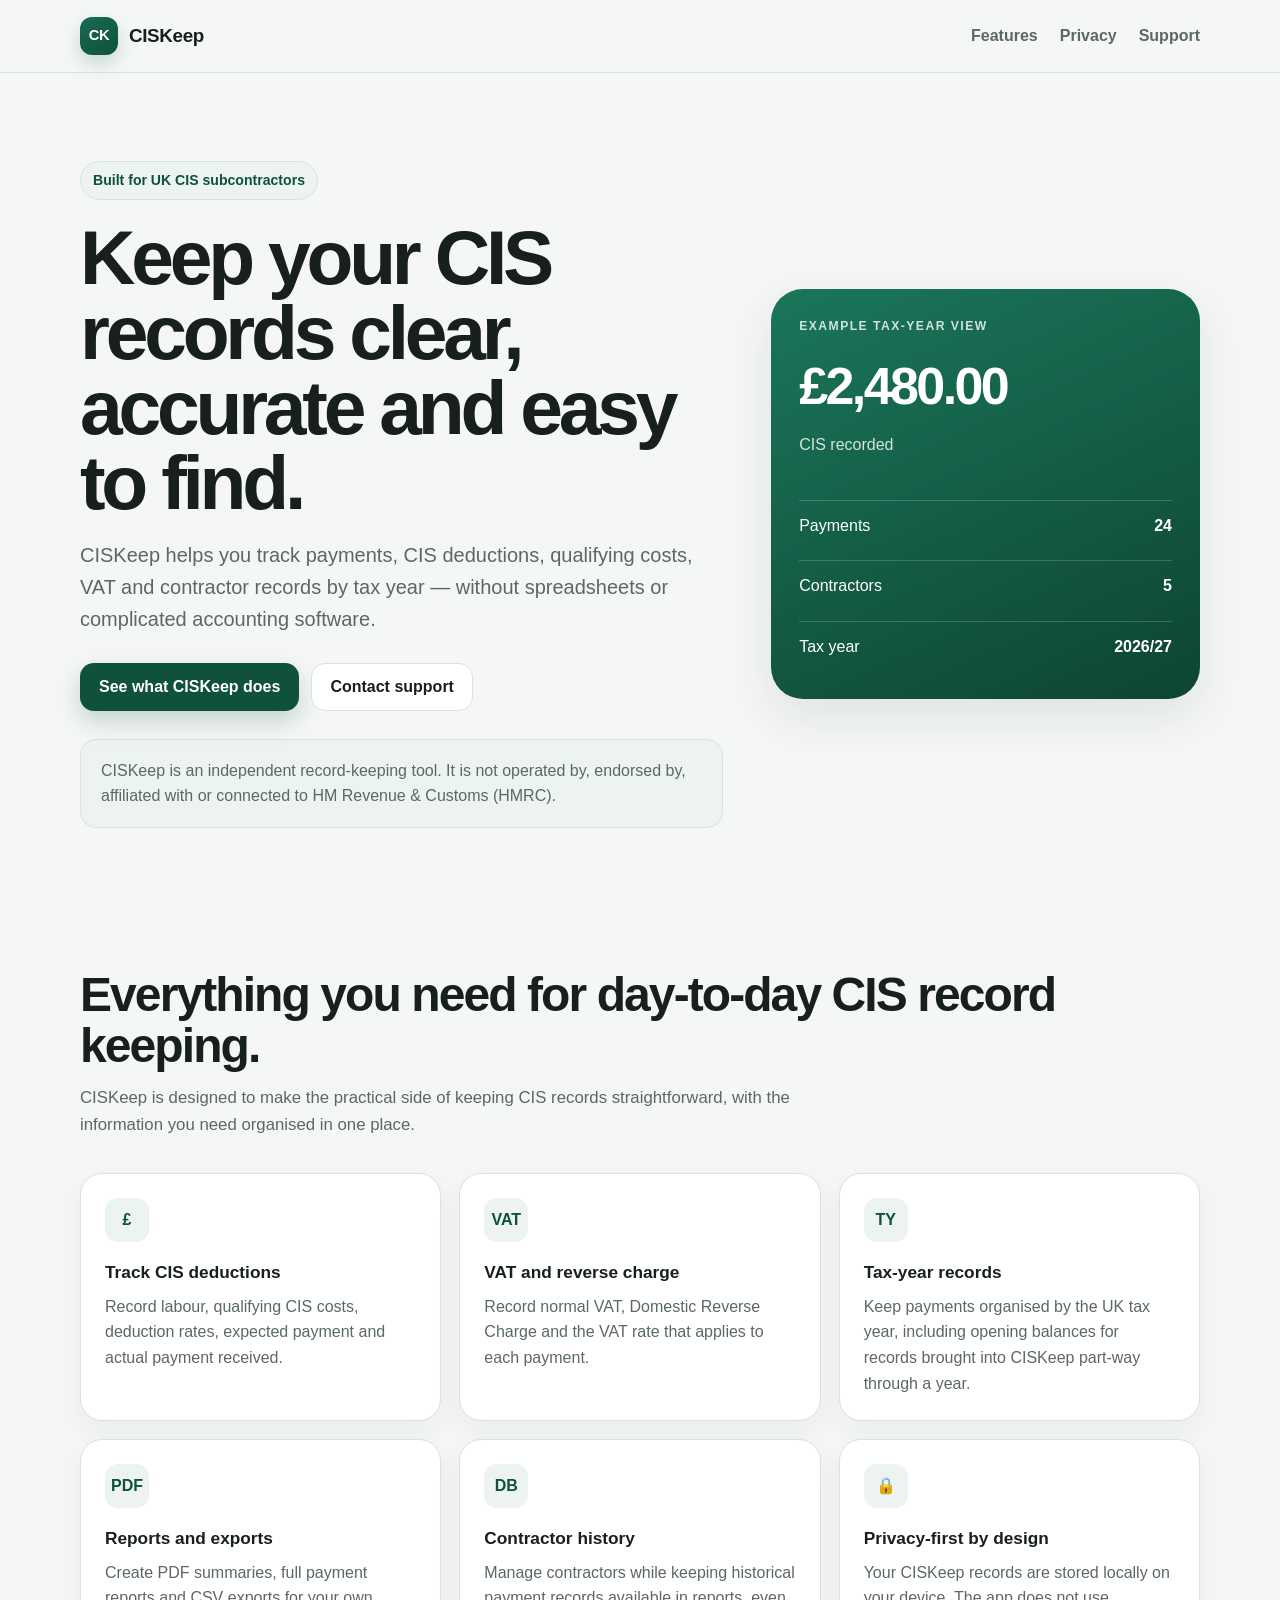
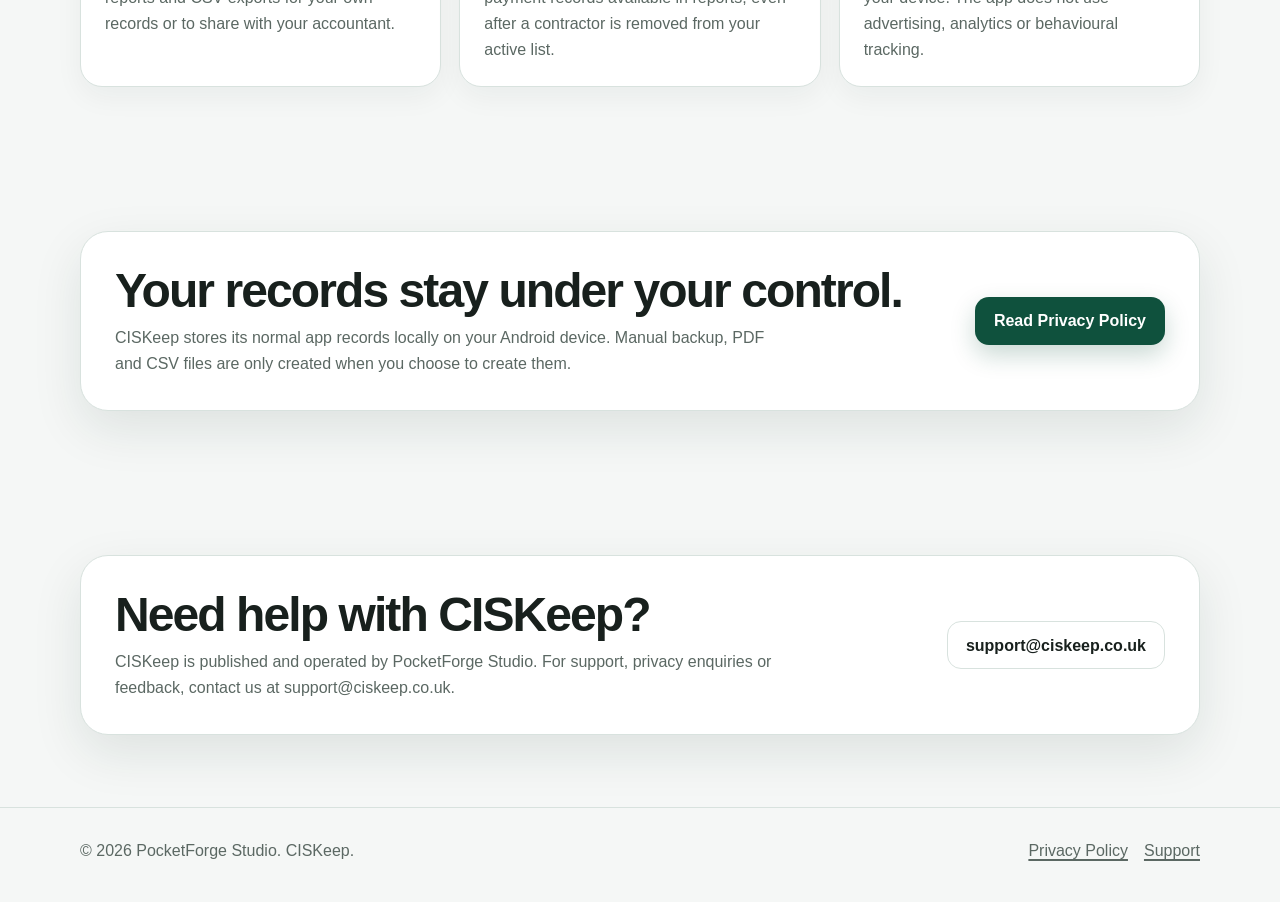
==== index.html @ 192b1d5c "Add CISKeep homepage" ====
<!DOCTYPE html>
<html lang="en-GB">
<head>
  <meta charset="utf-8">
  <meta name="viewport" content="width=device-width, initial-scale=1">
  <meta name="description" content="CISKeep helps UK CIS subcontractors track deductions, VAT, payments, contractors and tax-year records in one simple Android app.">
  <title>CISKeep | Simple CIS record keeping</title>
  <link rel="stylesheet" href="styles.css">
</head>
<body>
  <header class="site-header">
    <div class="container nav">
      <a class="brand" href="/">
        <span class="brand-mark">CK</span>
        <span>CISKeep</span>
      </a>
      <nav class="nav-links" aria-label="Primary navigation">
        <a href="#features">Features</a>
        <a href="#privacy">Privacy</a>
        <a href="mailto:support@ciskeep.co.uk">Support</a>
      </nav>
    </div>
  </header>

  <main>
    <section class="hero">
      <div class="container hero-grid">
        <div>
          <span class="eyebrow">Built for UK CIS subcontractors</span>
          <h1>Keep your CIS records clear, accurate and easy to find.</h1>
          <p class="lead">CISKeep helps you track payments, CIS deductions, qualifying costs, VAT and contractor records by tax year — without spreadsheets or complicated accounting software.</p>
          <div class="actions">
            <a class="button button-primary" href="#features">See what CISKeep does</a>
            <a class="button button-secondary" href="mailto:support@ciskeep.co.uk">Contact support</a>
          </div>
          <div class="notice">CISKeep is an independent record-keeping tool. It is not operated by, endorsed by, affiliated with or connected to HM Revenue &amp; Customs (HMRC).</div>
        </div>

        <aside class="product-card" aria-label="CISKeep example summary">
          <div>
            <div class="mini-label">Example tax-year view</div>
            <div class="figure">£2,480.00</div>
            <p class="card-note">CIS recorded</p>
          </div>
          <div class="rows">
            <div class="row"><span>Payments</span><strong>24</strong></div>
            <div class="row"><span>Contractors</span><strong>5</strong></div>
            <div class="row"><span>Tax year</span><strong>2026/27</strong></div>
          </div>
        </aside>
      </div>
    </section>

    <section class="section" id="features">
      <div class="container">
        <h2>Everything you need for day-to-day CIS record keeping.</h2>
        <p class="section-intro">CISKeep is designed to make the practical side of keeping CIS records straightforward, with the information you need organised in one place.</p>

        <div class="feature-grid">
          <article class="feature-card">
            <div class="feature-icon">£</div>
            <h3>Track CIS deductions</h3>
            <p>Record labour, qualifying CIS costs, deduction rates, expected payment and actual payment received.</p>
          </article>

          <article class="feature-card">
            <div class="feature-icon">VAT</div>
            <h3>VAT and reverse charge</h3>
            <p>Record normal VAT, Domestic Reverse Charge and the VAT rate that applies to each payment.</p>
          </article>

          <article class="feature-card">
            <div class="feature-icon">TY</div>
            <h3>Tax-year records</h3>
            <p>Keep payments organised by the UK tax year, including opening balances for records brought into CISKeep part-way through a year.</p>
          </article>

          <article class="feature-card">
            <div class="feature-icon">PDF</div>
            <h3>Reports and exports</h3>
            <p>Create PDF summaries, full payment reports and CSV exports for your own records or to share with your accountant.</p>
          </article>

          <article class="feature-card">
            <div class="feature-icon">DB</div>
            <h3>Contractor history</h3>
            <p>Manage contractors while keeping historical payment records available in reports, even after a contractor is removed from your active list.</p>
          </article>

          <article class="feature-card">
            <div class="feature-icon">🔒</div>
            <h3>Privacy-first by design</h3>
            <p>Your CISKeep records are stored locally on your device. The app does not use advertising, analytics or behavioural tracking.</p>
          </article>
        </div>
      </div>
    </section>

    <section class="section" id="privacy">
      <div class="container">
        <div class="callout">
          <div>
            <h2>Your records stay under your control.</h2>
            <p>CISKeep stores its normal app records locally on your Android device. Manual backup, PDF and CSV files are only created when you choose to create them.</p>
          </div>
          <a class="button button-primary" href="privacy/">Read Privacy Policy</a>
        </div>
      </div>
    </section>

    <section class="section">
      <div class="container">
        <div class="callout">
          <div>
            <h2>Need help with CISKeep?</h2>
            <p>CISKeep is published and operated by PocketForge Studio. For support, privacy enquiries or feedback, contact us at support@ciskeep.co.uk.</p>
          </div>
          <a class="button button-secondary" href="mailto:support@ciskeep.co.uk">support@ciskeep.co.uk</a>
        </div>
      </div>
    </section>
  </main>

  <footer class="site-footer">
    <div class="container footer-row">
      <div>© 2026 PocketForge Studio. CISKeep.</div>
      <div class="footer-links">
        <a href="privacy/">Privacy Policy</a>
        <a href="mailto:support@ciskeep.co.uk">Support</a>
      </div>
    </div>
  </footer>
</body>
</html>
---- styles.css ----
:root {
  --bg: #f5f7f6;
  --surface: #ffffff;
  --surface-soft: #edf3f0;
  --text: #18201d;
  --muted: #5b6863;
  --brand: #176b52;
  --brand-dark: #0f513d;
  --border: #d8e2de;
  --shadow: 0 18px 50px rgba(20, 48, 39, 0.10);
  --radius: 22px;
}

* {
  box-sizing: border-box;
}

html {
  scroll-behavior: smooth;
}

body {
  margin: 0;
  font-family: -apple-system, BlinkMacSystemFont, "Segoe UI", Roboto, Helvetica, Arial, sans-serif;
  color: var(--text);
  background: var(--bg);
  line-height: 1.6;
}

a {
  color: var(--brand-dark);
  text-decoration-thickness: 1.5px;
  text-underline-offset: 3px;
}

a:hover {
  color: var(--brand);
}

.container {
  width: min(1120px, calc(100% - 40px));
  margin: 0 auto;
}

.site-header {
  position: sticky;
  top: 0;
  z-index: 20;
  backdrop-filter: blur(12px);
  background: rgba(245, 247, 246, 0.88);
  border-bottom: 1px solid rgba(216, 226, 222, 0.9);
}

.nav {
  min-height: 72px;
  display: flex;
  align-items: center;
  justify-content: space-between;
  gap: 20px;
}

.brand {
  display: inline-flex;
  align-items: center;
  gap: 11px;
  color: var(--text);
  font-size: 1.18rem;
  font-weight: 800;
  text-decoration: none;
  letter-spacing: -0.02em;
}

.brand-mark {
  width: 38px;
  height: 38px;
  border-radius: 12px;
  display: grid;
  place-items: center;
  color: white;
  background: linear-gradient(145deg, var(--brand), var(--brand-dark));
  box-shadow: 0 8px 18px rgba(23, 107, 82, 0.22);
  font-size: 0.92rem;
  font-weight: 900;
}

.nav-links {
  display: flex;
  align-items: center;
  gap: 22px;
}

.nav-links a {
  color: var(--muted);
  text-decoration: none;
  font-weight: 650;
}

.nav-links a:hover {
  color: var(--brand-dark);
}

.hero {
  padding: 88px 0 70px;
}

.hero-grid {
  display: grid;
  grid-template-columns: 1.2fr 0.8fr;
  align-items: center;
  gap: 48px;
}

.eyebrow {
  display: inline-flex;
  align-items: center;
  gap: 8px;
  padding: 7px 12px;
  border-radius: 999px;
  background: var(--surface-soft);
  color: var(--brand-dark);
  font-weight: 750;
  font-size: 0.88rem;
  border: 1px solid var(--border);
}

.hero h1 {
  margin: 20px 0 18px;
  max-width: 760px;
  font-size: clamp(2.6rem, 6vw, 5.1rem);
  line-height: 0.98;
  letter-spacing: -0.055em;
}

.hero .lead {
  max-width: 690px;
  margin: 0;
  color: var(--muted);
  font-size: clamp(1.05rem, 2vw, 1.25rem);
}

.actions {
  display: flex;
  flex-wrap: wrap;
  gap: 12px;
  margin-top: 28px;
}

.button {
  display: inline-flex;
  align-items: center;
  justify-content: center;
  min-height: 48px;
  padding: 0 18px;
  border-radius: 14px;
  font-weight: 750;
  text-decoration: none;
  border: 1px solid transparent;
}

.button-primary {
  background: var(--brand-dark);
  color: #fff;
  box-shadow: 0 10px 24px rgba(15, 81, 61, 0.22);
}

.button-primary:hover {
  color: #fff;
  background: var(--brand);
}

.button-secondary {
  background: var(--surface);
  color: var(--text);
  border-color: var(--border);
}

.product-card {
  border-radius: 32px;
  padding: 28px;
  color: white;
  background: linear-gradient(155deg, #1a765a, #0e4434);
  box-shadow: var(--shadow);
  min-height: 410px;
  display: flex;
  flex-direction: column;
  justify-content: space-between;
}

.product-card .mini-label {
  opacity: 0.8;
  text-transform: uppercase;
  letter-spacing: 0.12em;
  font-size: 0.76rem;
  font-weight: 800;
}

.product-card .figure {
  font-size: 3.25rem;
  font-weight: 850;
  letter-spacing: -0.05em;
  margin: 8px 0 0;
}

.product-card .card-note {
  opacity: 0.82;
  margin: 4px 0 0;
}

.product-card .rows {
  display: grid;
  gap: 10px;
  margin-top: 28px;
}

.product-card .row {
  display: flex;
  justify-content: space-between;
  gap: 18px;
  padding: 12px 0;
  border-top: 1px solid rgba(255, 255, 255, 0.18);
}

.section {
  padding: 72px 0;
}

.section h2 {
  margin: 0 0 14px;
  font-size: clamp(2rem, 4vw, 3rem);
  letter-spacing: -0.04em;
  line-height: 1.06;
}

.section-intro {
  max-width: 730px;
  color: var(--muted);
  margin: 0 0 34px;
  font-size: 1.05rem;
}

.feature-grid {
  display: grid;
  grid-template-columns: repeat(3, 1fr);
  gap: 18px;
}

.feature-card {
  background: var(--surface);
  border: 1px solid var(--border);
  border-radius: var(--radius);
  padding: 24px;
  box-shadow: 0 10px 28px rgba(20, 48, 39, 0.05);
}

.feature-icon {
  width: 44px;
  height: 44px;
  border-radius: 13px;
  display: grid;
  place-items: center;
  background: var(--surface-soft);
  color: var(--brand-dark);
  font-weight: 900;
  margin-bottom: 17px;
}

.feature-card h3 {
  margin: 0 0 7px;
  font-size: 1.08rem;
}

.feature-card p {
  margin: 0;
  color: var(--muted);
}

.callout {
  background: var(--surface);
  border: 1px solid var(--border);
  border-radius: 28px;
  padding: 34px;
  display: flex;
  align-items: center;
  justify-content: space-between;
  gap: 26px;
  box-shadow: var(--shadow);
}

.callout h2 {
  margin-bottom: 8px;
}

.callout p {
  margin: 0;
  color: var(--muted);
  max-width: 680px;
}

.notice {
  margin-top: 28px;
  padding: 18px 20px;
  border: 1px solid var(--border);
  border-radius: 16px;
  background: var(--surface-soft);
  color: var(--muted);
}

.legal-page {
  padding: 64px 0 90px;
}

.legal-shell {
  max-width: 860px;
  margin: 0 auto;
  background: var(--surface);
  border: 1px solid var(--border);
  border-radius: 26px;
  padding: clamp(24px, 5vw, 54px);
  box-shadow: var(--shadow);
}

.legal-shell h1 {
  margin: 0 0 6px;
  font-size: clamp(2.3rem, 6vw, 4rem);
  letter-spacing: -0.05em;
  line-height: 1;
}

.legal-shell h2 {
  margin-top: 34px;
  font-size: 1.35rem;
  letter-spacing: -0.02em;
}

.legal-shell p,
.legal-shell li {
  color: #34413c;
}

.legal-shell ul {
  padding-left: 22px;
}

.meta {
  color: var(--muted);
  margin-bottom: 30px;
}

.site-footer {
  border-top: 1px solid var(--border);
  padding: 30px 0 38px;
  color: var(--muted);
}

.footer-row {
  display: flex;
  align-items: center;
  justify-content: space-between;
  gap: 20px;
}

.footer-links {
  display: flex;
  flex-wrap: wrap;
  gap: 16px;
}

.footer-links a {
  color: var(--muted);
}

@media (max-width: 860px) {
  .hero-grid {
    grid-template-columns: 1fr;
  }

  .product-card {
    min-height: 330px;
  }

  .feature-grid {
    grid-template-columns: 1fr;
  }

  .callout {
    align-items: flex-start;
    flex-direction: column;
  }
}

@media (max-width: 620px) {
  .container {
    width: min(100% - 28px, 1120px);
  }

  .site-header {
    position: static;
  }

  .nav {
    min-height: 66px;
  }

  .nav-links a:not(:last-child) {
    display: none;
  }

  .hero {
    padding: 58px 0 48px;
  }

  .section {
    padding: 54px 0;
  }

  .footer-row {
    align-items: flex-start;
    flex-direction: column;
  }
}
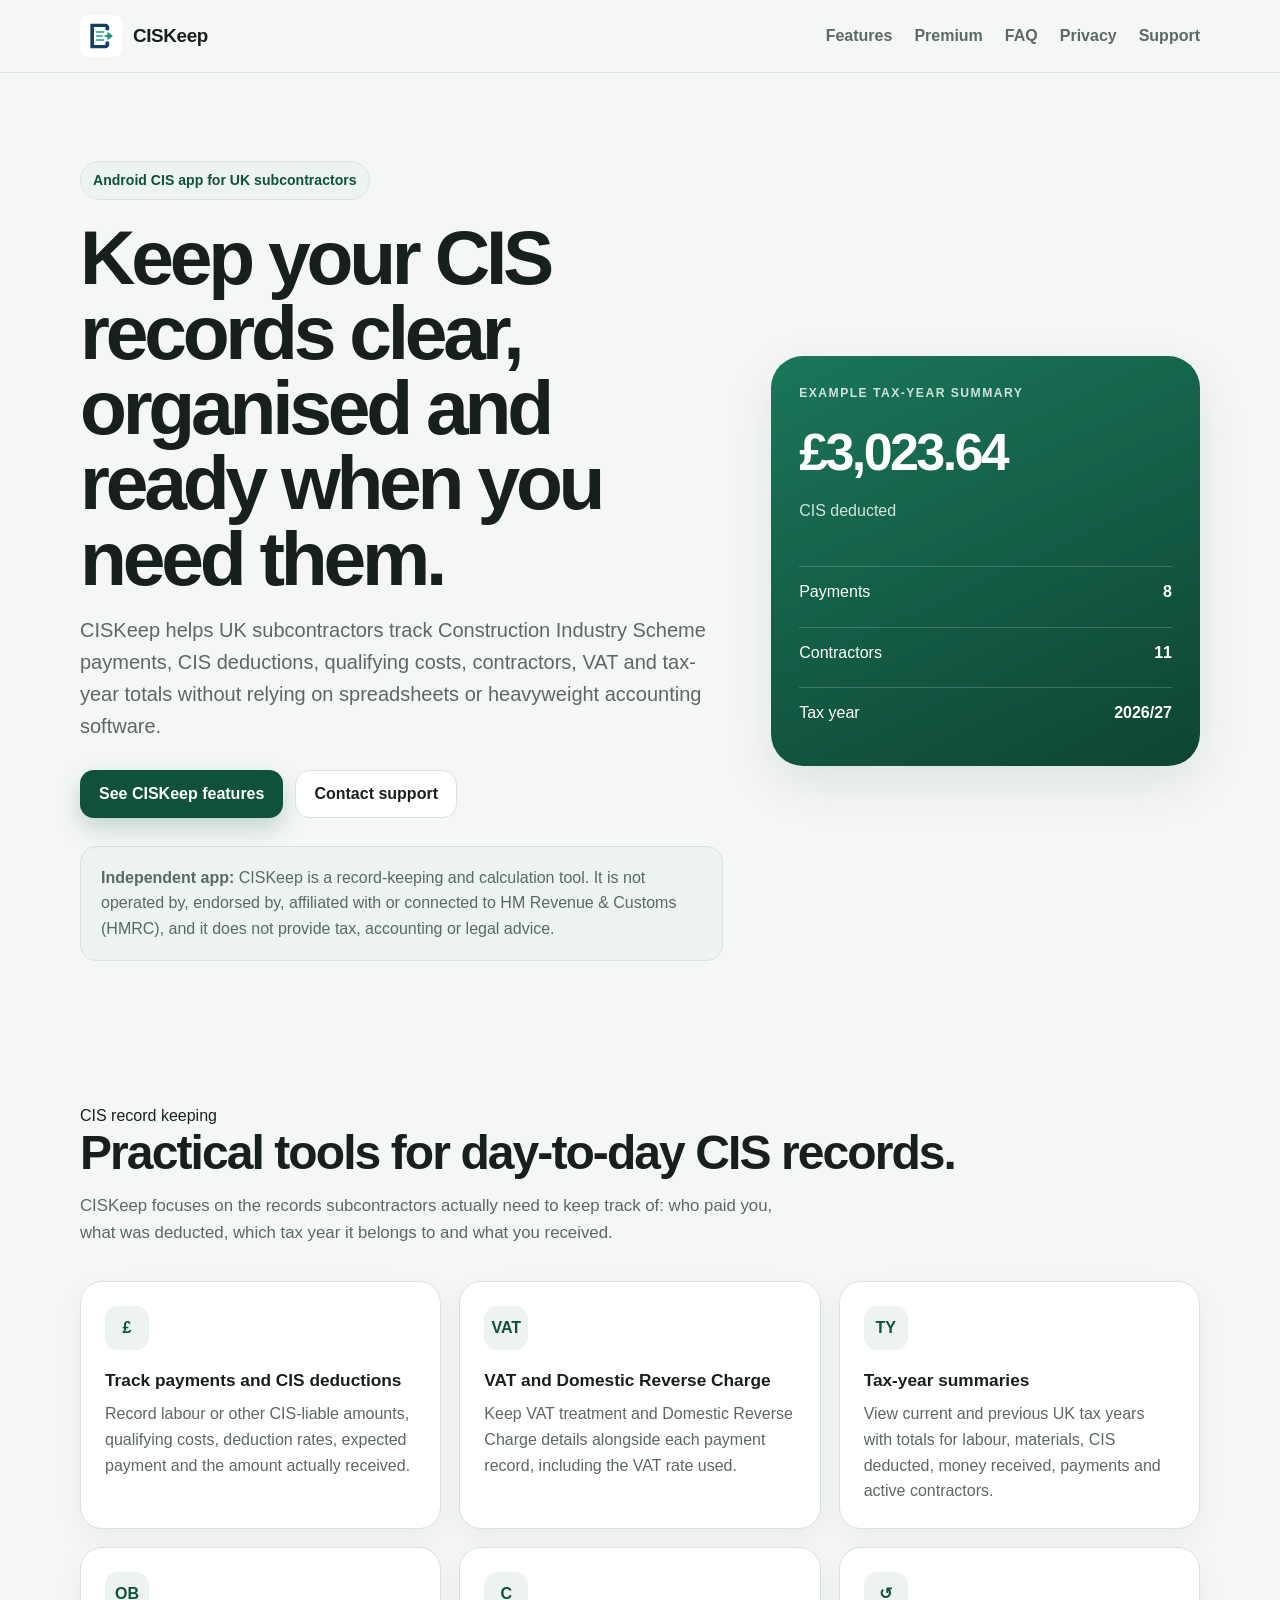
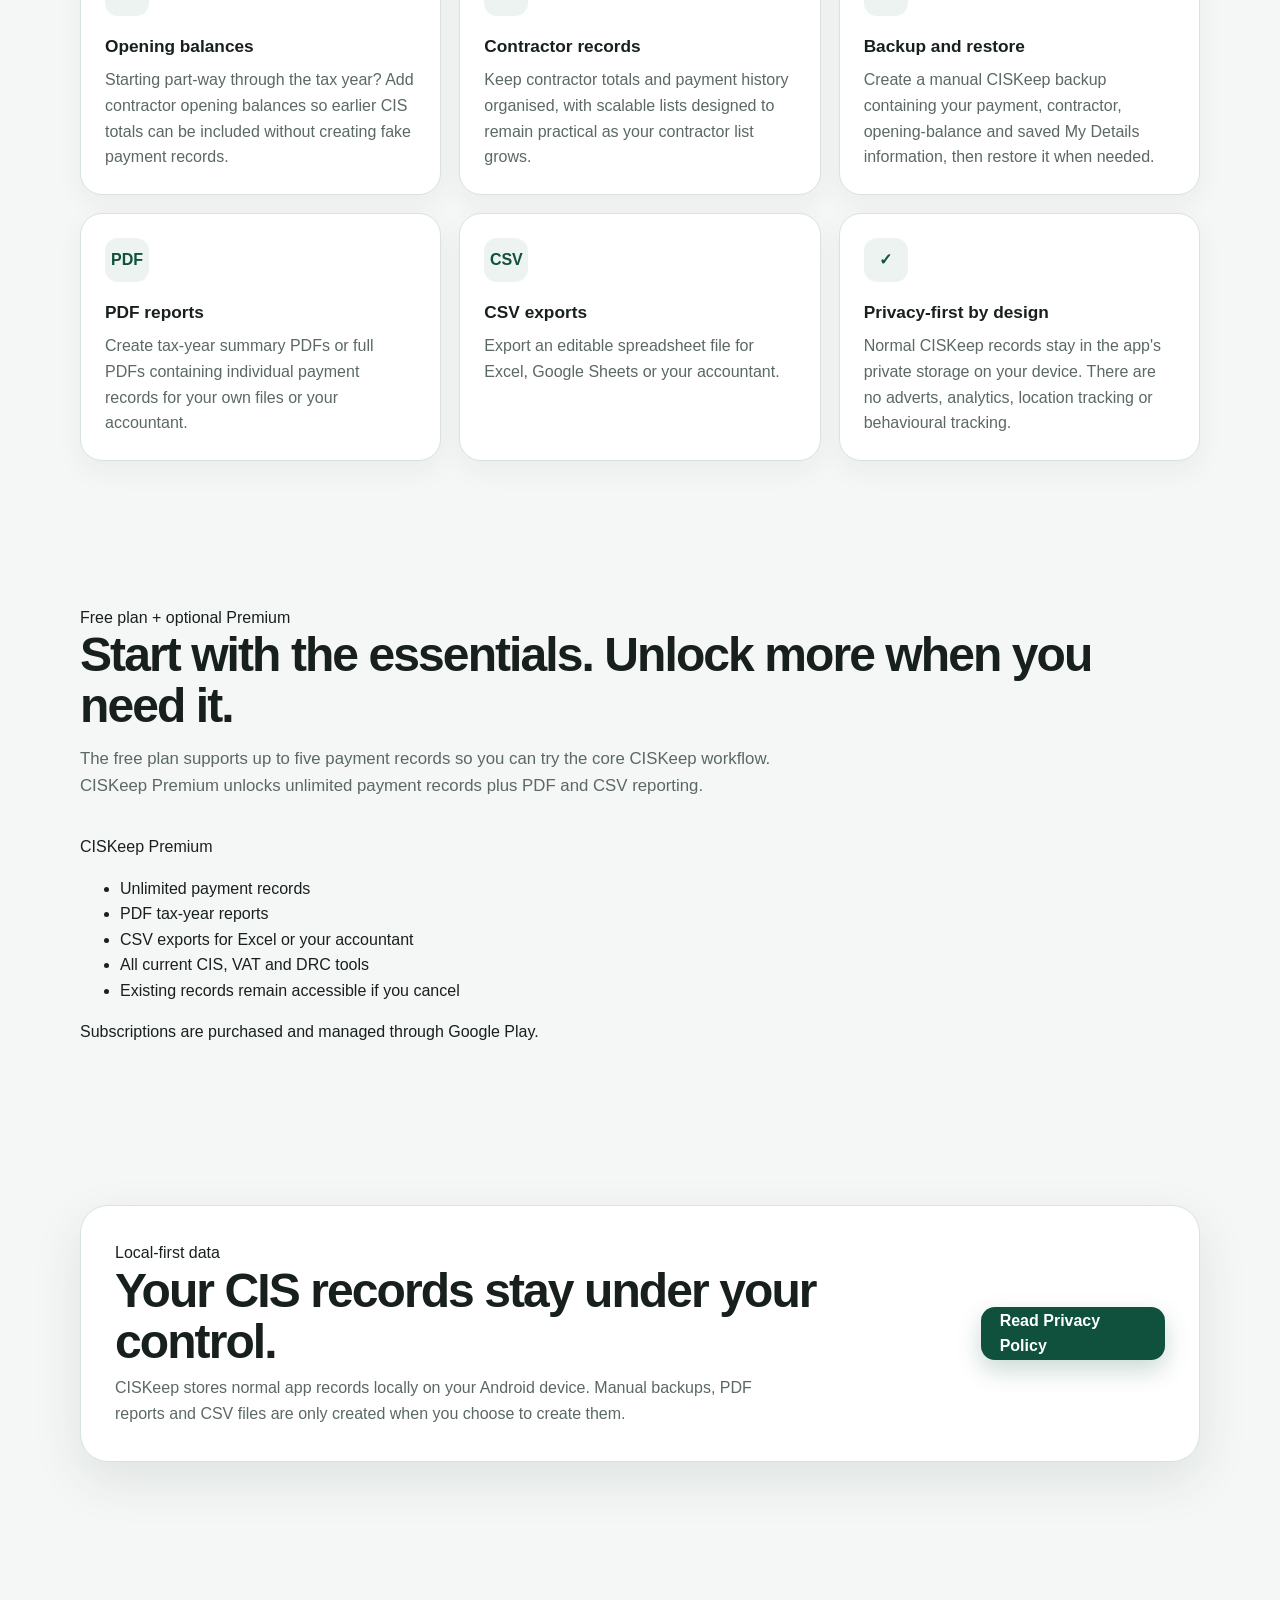
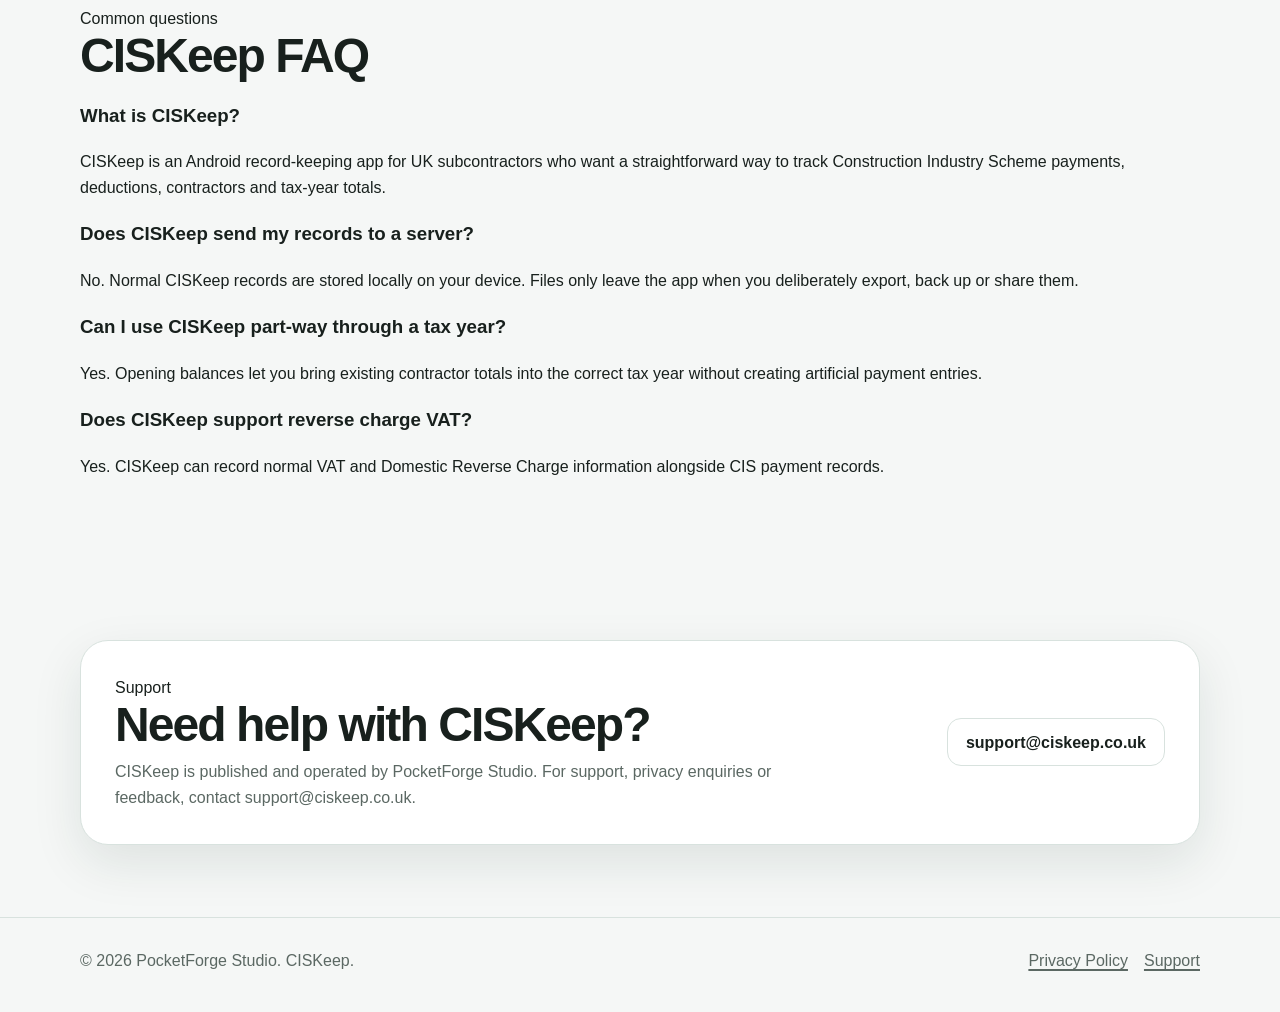
==== commit a236f221: "Refresh CISKeep site content and SEO" ====
--- a/index.html
+++ b/index.html
@@ -3,20 +3,109 @@
 <head>
   <meta charset="utf-8">
   <meta name="viewport" content="width=device-width, initial-scale=1">
-  <meta name="description" content="CISKeep helps UK CIS subcontractors track deductions, VAT, payments, contractors and tax-year records in one simple Android app.">
-  <title>CISKeep | Simple CIS record keeping</title>
+  <title>CISKeep | CIS record keeping app for UK subcontractors</title>
+  <meta name="description" content="CISKeep is an Android CIS record keeping app for UK subcontractors. Track CIS deductions, payments, contractors, VAT, tax-year summaries, backups and reports.">
+  <meta name="robots" content="index,follow,max-image-preview:large">
+  <link rel="canonical" href="https://ciskeep.co.uk/">
+  <link rel="icon" href="/logo.svg" type="image/svg+xml">
   <link rel="stylesheet" href="styles.css">
+
+  <meta property="og:type" content="website">
+  <meta property="og:locale" content="en_GB">
+  <meta property="og:site_name" content="CISKeep">
+  <meta property="og:title" content="CISKeep | CIS record keeping app for UK subcontractors">
+  <meta property="og:description" content="Track CIS deductions, payments, contractors, VAT, tax-year totals, backups and reports in one straightforward Android app.">
+  <meta property="og:url" content="https://ciskeep.co.uk/">
+  <meta property="og:image" content="https://ciskeep.co.uk/logo.svg">
+  <meta name="twitter:card" content="summary">
+  <meta name="twitter:title" content="CISKeep | CIS record keeping app">
+  <meta name="twitter:description" content="Simple CIS payment, deduction and contractor records for UK subcontractors.">
+
+  <script type="application/ld+json">
+  {
+    "@context": "https://schema.org",
+    "@graph": [
+      {
+        "@type": "SoftwareApplication",
+        "name": "CISKeep",
+        "url": "https://ciskeep.co.uk/",
+        "applicationCategory": "BusinessApplication",
+        "operatingSystem": "Android",
+        "description": "CISKeep helps UK subcontractors track Construction Industry Scheme deductions, payments, contractors, VAT and tax-year records.",
+        "publisher": {
+          "@type": "Organization",
+          "name": "PocketForge Studio"
+        },
+        "offers": {
+          "@type": "Offer",
+          "price": "0",
+          "priceCurrency": "GBP",
+          "description": "Free plan available, with optional CISKeep Premium subscription features."
+        },
+        "featureList": [
+          "CIS deduction tracking",
+          "Contractor records",
+          "UK tax-year summaries",
+          "Opening balances",
+          "VAT and Domestic Reverse Charge records",
+          "Manual backup and restore",
+          "PDF reports",
+          "CSV exports"
+        ]
+      },
+      {
+        "@type": "FAQPage",
+        "mainEntity": [
+          {
+            "@type": "Question",
+            "name": "What is CISKeep?",
+            "acceptedAnswer": {
+              "@type": "Answer",
+              "text": "CISKeep is an Android record-keeping app for UK subcontractors who want a straightforward way to track Construction Industry Scheme payments, deductions, contractors and tax-year totals."
+            }
+          },
+          {
+            "@type": "Question",
+            "name": "Does CISKeep send my CIS records to a server?",
+            "acceptedAnswer": {
+              "@type": "Answer",
+              "text": "No. Normal CISKeep records are stored locally on your Android device. Backups, PDFs and CSV files are only created when you choose to create or export them."
+            }
+          },
+          {
+            "@type": "Question",
+            "name": "Can CISKeep handle VAT and Domestic Reverse Charge records?",
+            "acceptedAnswer": {
+              "@type": "Answer",
+              "text": "Yes. CISKeep can record VAT treatment, VAT rates and Domestic Reverse Charge information alongside CIS payment records."
+            }
+          },
+          {
+            "@type": "Question",
+            "name": "Can I start using CISKeep part-way through a tax year?",
+            "acceptedAnswer": {
+              "@type": "Answer",
+              "text": "Yes. Opening balances can be recorded for contractors so existing CIS totals can be brought into the correct UK tax year."
+            }
+          }
+        ]
+      }
+    ]
+  }
+  </script>
 </head>
 <body>
   <header class="site-header">
     <div class="container nav">
-      <a class="brand" href="/">
-        <span class="brand-mark">CK</span>
+      <a class="brand" href="/" aria-label="CISKeep home">
+        <img class="brand-logo" src="/logo.svg" alt="" width="42" height="42">
         <span>CISKeep</span>
       </a>
       <nav class="nav-links" aria-label="Primary navigation">
         <a href="#features">Features</a>
-        <a href="#privacy">Privacy</a>
+        <a href="#premium">Premium</a>
+        <a href="#faq">FAQ</a>
+        <a href="privacy/">Privacy</a>
         <a href="mailto:support@ciskeep.co.uk">Support</a>
       </nav>
     </div>
@@ -26,94 +115,161 @@
     <section class="hero">
       <div class="container hero-grid">
         <div>
-          <span class="eyebrow">Built for UK CIS subcontractors</span>
-          <h1>Keep your CIS records clear, accurate and easy to find.</h1>
-          <p class="lead">CISKeep helps you track payments, CIS deductions, qualifying costs, VAT and contractor records by tax year — without spreadsheets or complicated accounting software.</p>
+          <span class="eyebrow">Android CIS app for UK subcontractors</span>
+          <h1>Keep your CIS records clear, organised and ready when you need them.</h1>
+          <p class="lead">CISKeep helps UK subcontractors track Construction Industry Scheme payments, CIS deductions, qualifying costs, contractors, VAT and tax-year totals without relying on spreadsheets or heavyweight accounting software.</p>
           <div class="actions">
-            <a class="button button-primary" href="#features">See what CISKeep does</a>
+            <a class="button button-primary" href="#features">See CISKeep features</a>
             <a class="button button-secondary" href="mailto:support@ciskeep.co.uk">Contact support</a>
           </div>
-          <div class="notice">CISKeep is an independent record-keeping tool. It is not operated by, endorsed by, affiliated with or connected to HM Revenue &amp; Customs (HMRC).</div>
-        </div>
-
-        <aside class="product-card" aria-label="CISKeep example summary">
+          <div class="notice"><strong>Independent app:</strong> CISKeep is a record-keeping and calculation tool. It is not operated by, endorsed by, affiliated with or connected to HM Revenue &amp; Customs (HMRC), and it does not provide tax, accounting or legal advice.</div>
+        </div>
+
+        <aside class="product-card" aria-label="Example CISKeep tax-year summary">
           <div>
-            <div class="mini-label">Example tax-year view</div>
-            <div class="figure">£2,480.00</div>
-            <p class="card-note">CIS recorded</p>
+            <div class="mini-label">Example tax-year summary</div>
+            <div class="figure">£3,023.64</div>
+            <p class="card-note">CIS deducted</p>
           </div>
           <div class="rows">
-            <div class="row"><span>Payments</span><strong>24</strong></div>
-            <div class="row"><span>Contractors</span><strong>5</strong></div>
+            <div class="row"><span>Payments</span><strong>8</strong></div>
+            <div class="row"><span>Contractors</span><strong>11</strong></div>
             <div class="row"><span>Tax year</span><strong>2026/27</strong></div>
           </div>
         </aside>
       </div>
     </section>
 
-    <section class="section" id="features">
-      <div class="container">
-        <h2>Everything you need for day-to-day CIS record keeping.</h2>
-        <p class="section-intro">CISKeep is designed to make the practical side of keeping CIS records straightforward, with the information you need organised in one place.</p>
+    <section class="section section-soft" id="features">
+      <div class="container">
+        <span class="section-kicker">CIS record keeping</span>
+        <h2>Practical tools for day-to-day CIS records.</h2>
+        <p class="section-intro">CISKeep focuses on the records subcontractors actually need to keep track of: who paid you, what was deducted, which tax year it belongs to and what you received.</p>
 
         <div class="feature-grid">
           <article class="feature-card">
             <div class="feature-icon">£</div>
-            <h3>Track CIS deductions</h3>
-            <p>Record labour, qualifying CIS costs, deduction rates, expected payment and actual payment received.</p>
+            <h3>Track payments and CIS deductions</h3>
+            <p>Record labour or other CIS-liable amounts, qualifying costs, deduction rates, expected payment and the amount actually received.</p>
           </article>
 
           <article class="feature-card">
             <div class="feature-icon">VAT</div>
-            <h3>VAT and reverse charge</h3>
-            <p>Record normal VAT, Domestic Reverse Charge and the VAT rate that applies to each payment.</p>
+            <h3>VAT and Domestic Reverse Charge</h3>
+            <p>Keep VAT treatment and Domestic Reverse Charge details alongside each payment record, including the VAT rate used.</p>
           </article>
 
           <article class="feature-card">
             <div class="feature-icon">TY</div>
-            <h3>Tax-year records</h3>
-            <p>Keep payments organised by the UK tax year, including opening balances for records brought into CISKeep part-way through a year.</p>
+            <h3>Tax-year summaries</h3>
+            <p>View current and previous UK tax years with totals for labour, materials, CIS deducted, money received, payments and active contractors.</p>
+          </article>
+
+          <article class="feature-card">
+            <div class="feature-icon">OB</div>
+            <h3>Opening balances</h3>
+            <p>Starting part-way through the tax year? Add contractor opening balances so earlier CIS totals can be included without creating fake payment records.</p>
+          </article>
+
+          <article class="feature-card">
+            <div class="feature-icon">C</div>
+            <h3>Contractor records</h3>
+            <p>Keep contractor totals and payment history organised, with scalable lists designed to remain practical as your contractor list grows.</p>
+          </article>
+
+          <article class="feature-card">
+            <div class="feature-icon">↺</div>
+            <h3>Backup and restore</h3>
+            <p>Create a manual CISKeep backup containing your payment, contractor, opening-balance and saved My Details information, then restore it when needed.</p>
           </article>
 
           <article class="feature-card">
             <div class="feature-icon">PDF</div>
-            <h3>Reports and exports</h3>
-            <p>Create PDF summaries, full payment reports and CSV exports for your own records or to share with your accountant.</p>
-          </article>
-
-          <article class="feature-card">
-            <div class="feature-icon">DB</div>
-            <h3>Contractor history</h3>
-            <p>Manage contractors while keeping historical payment records available in reports, even after a contractor is removed from your active list.</p>
-          </article>
-
-          <article class="feature-card">
-            <div class="feature-icon">🔒</div>
+            <h3>PDF reports</h3>
+            <p>Create tax-year summary PDFs or full PDFs containing individual payment records for your own files or your accountant.</p>
+          </article>
+
+          <article class="feature-card">
+            <div class="feature-icon">CSV</div>
+            <h3>CSV exports</h3>
+            <p>Export an editable spreadsheet file for Excel, Google Sheets or your accountant.</p>
+          </article>
+
+          <article class="feature-card">
+            <div class="feature-icon">✓</div>
             <h3>Privacy-first by design</h3>
-            <p>Your CISKeep records are stored locally on your device. The app does not use advertising, analytics or behavioural tracking.</p>
-          </article>
-        </div>
-      </div>
-    </section>
-
-    <section class="section" id="privacy">
+            <p>Normal CISKeep records stay in the app's private storage on your device. There are no adverts, analytics, location tracking or behavioural tracking.</p>
+          </article>
+        </div>
+      </div>
+    </section>
+
+    <section class="section" id="premium">
+      <div class="container split-grid">
+        <div>
+          <span class="section-kicker">Free plan + optional Premium</span>
+          <h2>Start with the essentials. Unlock more when you need it.</h2>
+          <p class="section-intro">The free plan supports up to five payment records so you can try the core CISKeep workflow. CISKeep Premium unlocks unlimited payment records plus PDF and CSV reporting.</p>
+        </div>
+        <div class="plan-card">
+          <div class="plan-label">CISKeep Premium</div>
+          <ul class="check-list">
+            <li>Unlimited payment records</li>
+            <li>PDF tax-year reports</li>
+            <li>CSV exports for Excel or your accountant</li>
+            <li>All current CIS, VAT and DRC tools</li>
+            <li>Existing records remain accessible if you cancel</li>
+          </ul>
+          <p class="small-print">Subscriptions are purchased and managed through Google Play.</p>
+        </div>
+      </div>
+    </section>
+
+    <section class="section section-soft" id="privacy">
       <div class="container">
         <div class="callout">
           <div>
-            <h2>Your records stay under your control.</h2>
-            <p>CISKeep stores its normal app records locally on your Android device. Manual backup, PDF and CSV files are only created when you choose to create them.</p>
+            <span class="section-kicker">Local-first data</span>
+            <h2>Your CIS records stay under your control.</h2>
+            <p>CISKeep stores normal app records locally on your Android device. Manual backups, PDF reports and CSV files are only created when you choose to create them.</p>
           </div>
           <a class="button button-primary" href="privacy/">Read Privacy Policy</a>
         </div>
       </div>
     </section>
 
-    <section class="section">
+    <section class="section" id="faq">
+      <div class="container">
+        <span class="section-kicker">Common questions</span>
+        <h2>CISKeep FAQ</h2>
+        <div class="faq-grid">
+          <article class="faq-card">
+            <h3>What is CISKeep?</h3>
+            <p>CISKeep is an Android record-keeping app for UK subcontractors who want a straightforward way to track Construction Industry Scheme payments, deductions, contractors and tax-year totals.</p>
+          </article>
+          <article class="faq-card">
+            <h3>Does CISKeep send my records to a server?</h3>
+            <p>No. Normal CISKeep records are stored locally on your device. Files only leave the app when you deliberately export, back up or share them.</p>
+          </article>
+          <article class="faq-card">
+            <h3>Can I use CISKeep part-way through a tax year?</h3>
+            <p>Yes. Opening balances let you bring existing contractor totals into the correct tax year without creating artificial payment entries.</p>
+          </article>
+          <article class="faq-card">
+            <h3>Does CISKeep support reverse charge VAT?</h3>
+            <p>Yes. CISKeep can record normal VAT and Domestic Reverse Charge information alongside CIS payment records.</p>
+          </article>
+        </div>
+      </div>
+    </section>
+
+    <section class="section support-section">
       <div class="container">
         <div class="callout">
           <div>
+            <span class="section-kicker">Support</span>
             <h2>Need help with CISKeep?</h2>
-            <p>CISKeep is published and operated by PocketForge Studio. For support, privacy enquiries or feedback, contact us at support@ciskeep.co.uk.</p>
+            <p>CISKeep is published and operated by PocketForge Studio. For support, privacy enquiries or feedback, contact support@ciskeep.co.uk.</p>
           </div>
           <a class="button button-secondary" href="mailto:support@ciskeep.co.uk">support@ciskeep.co.uk</a>
         </div>
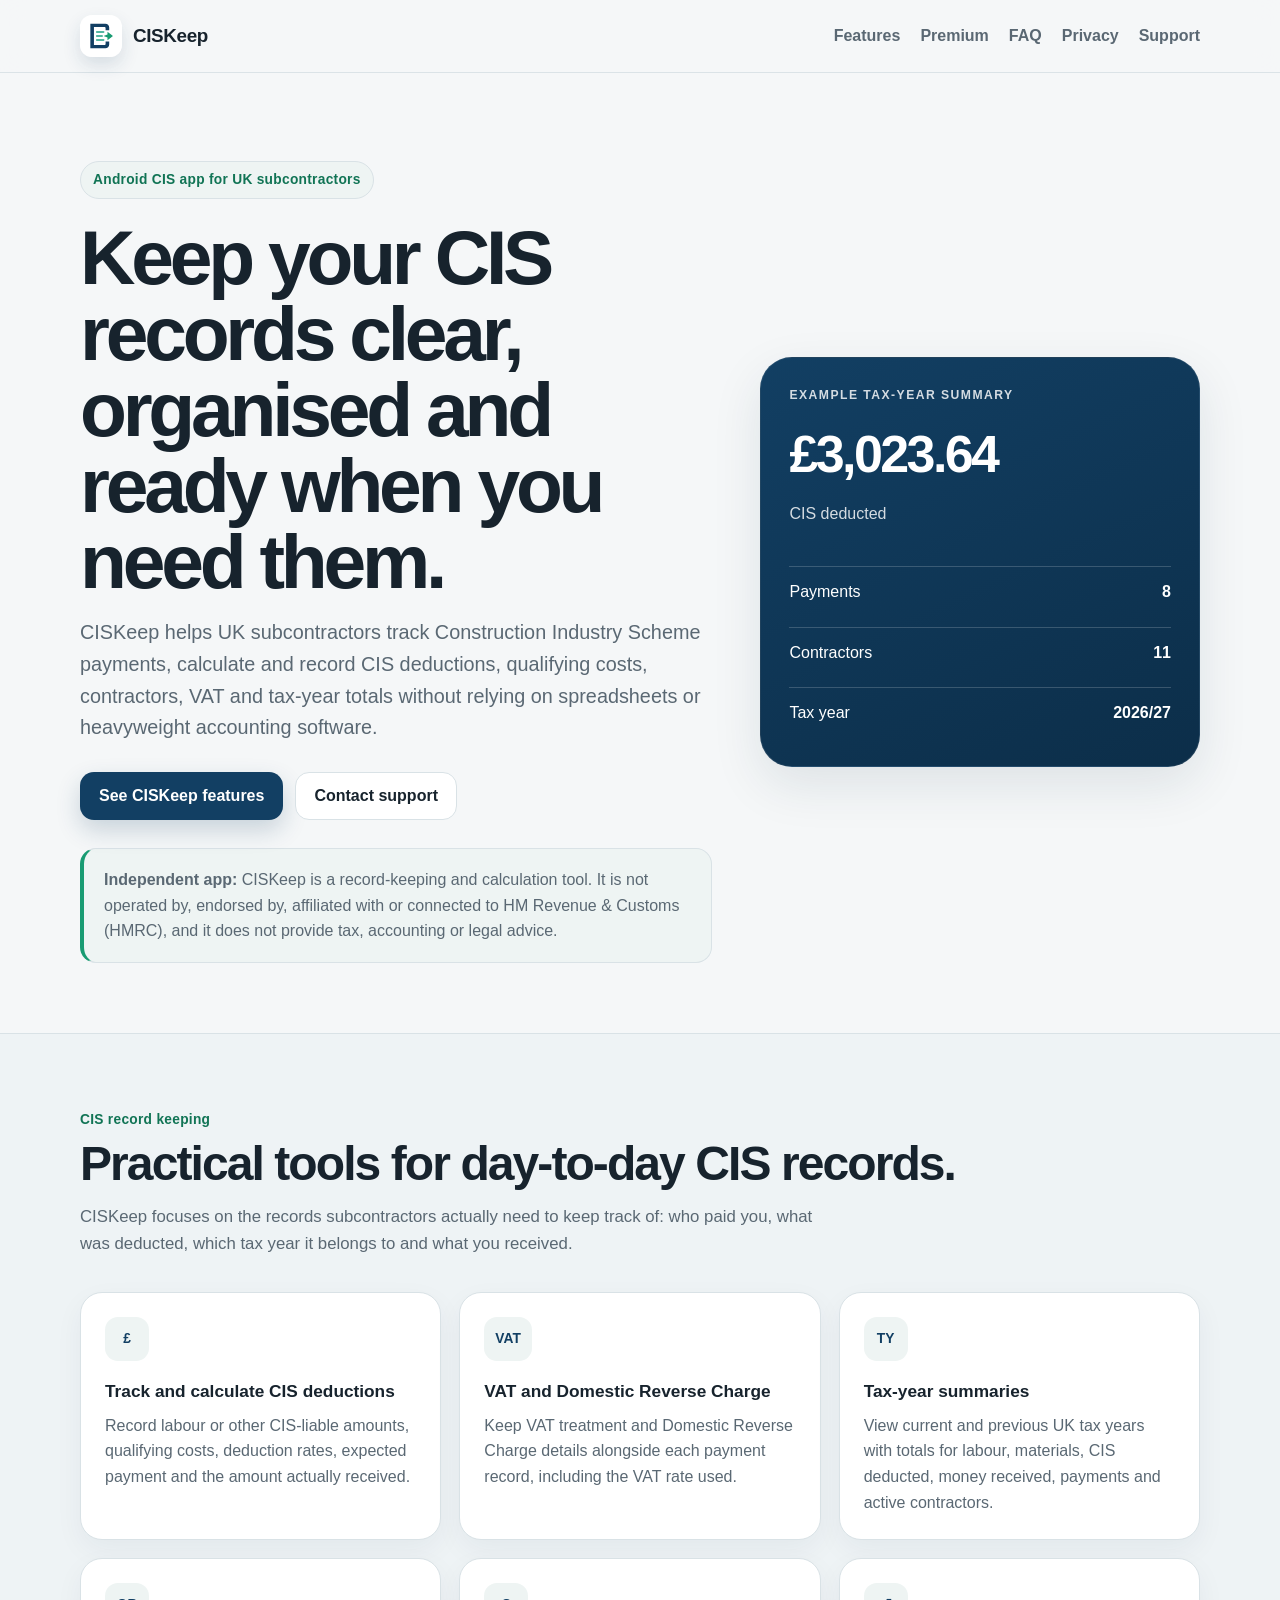
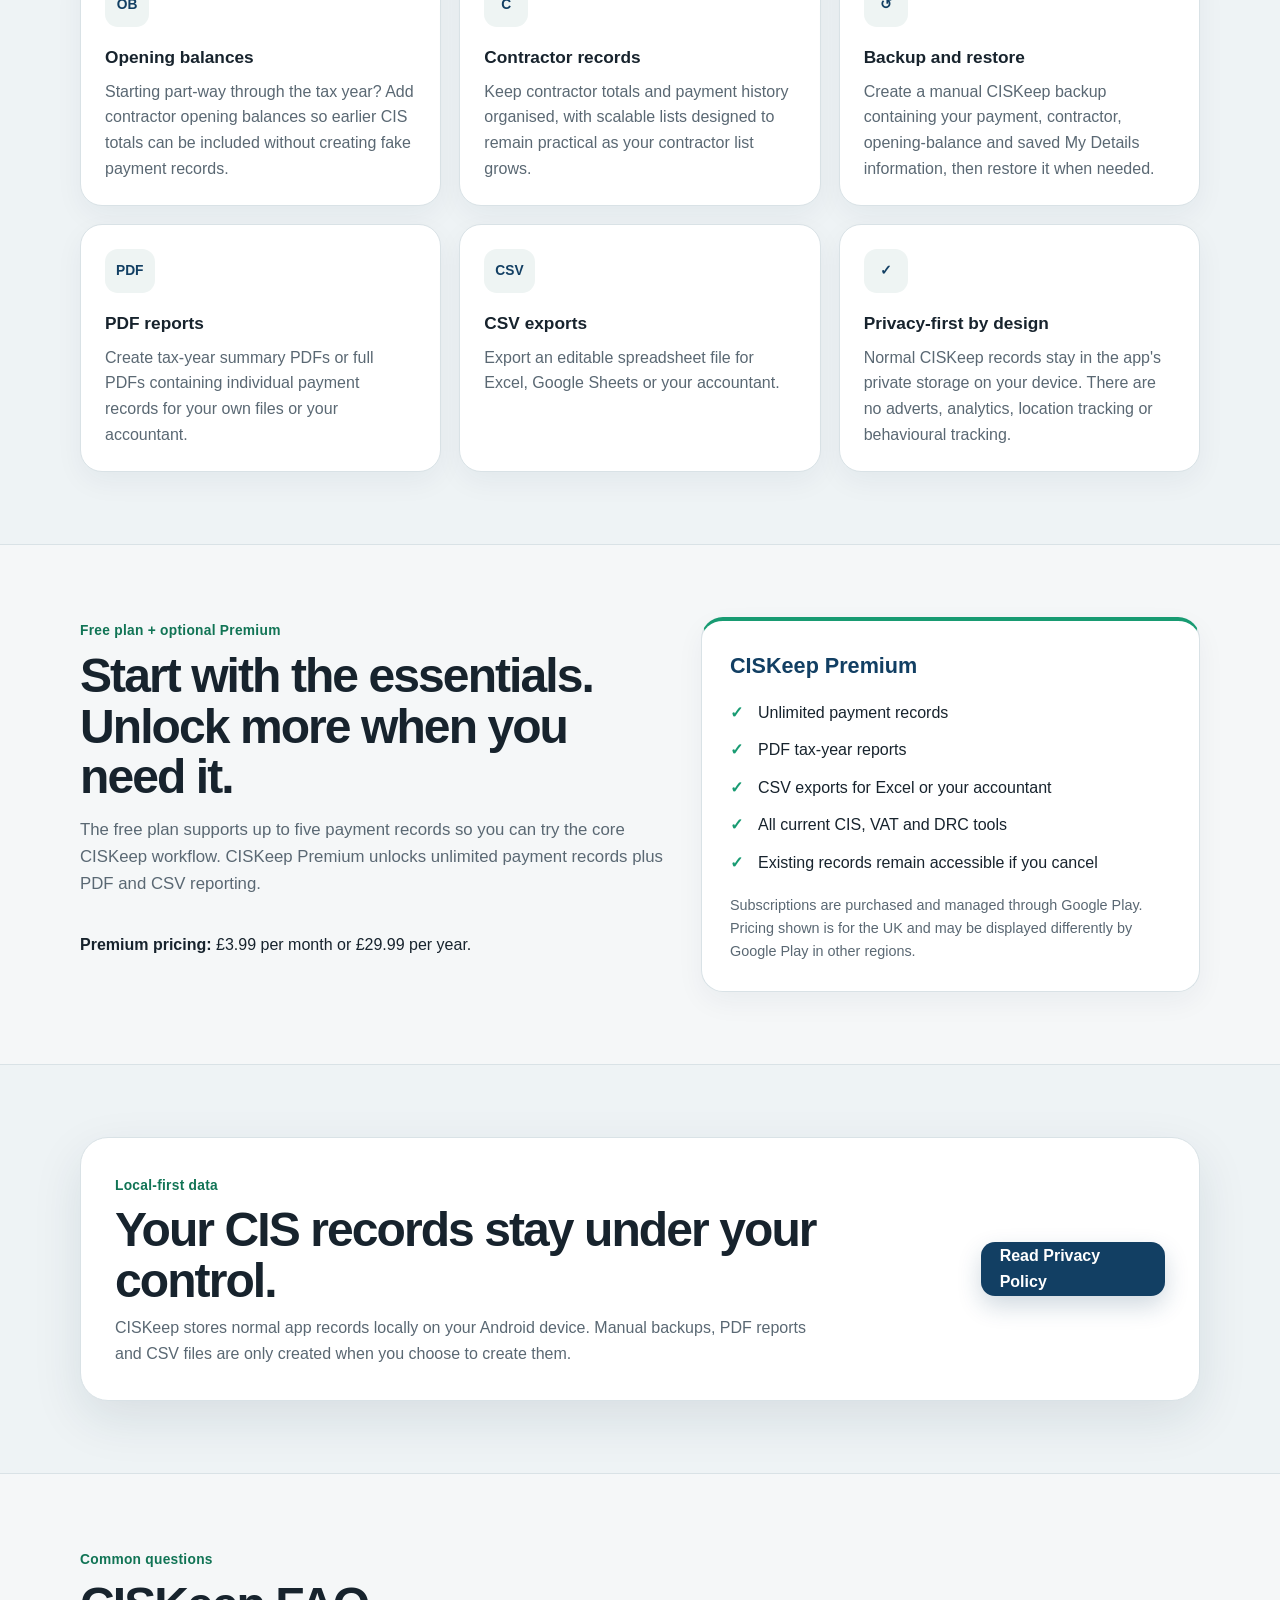
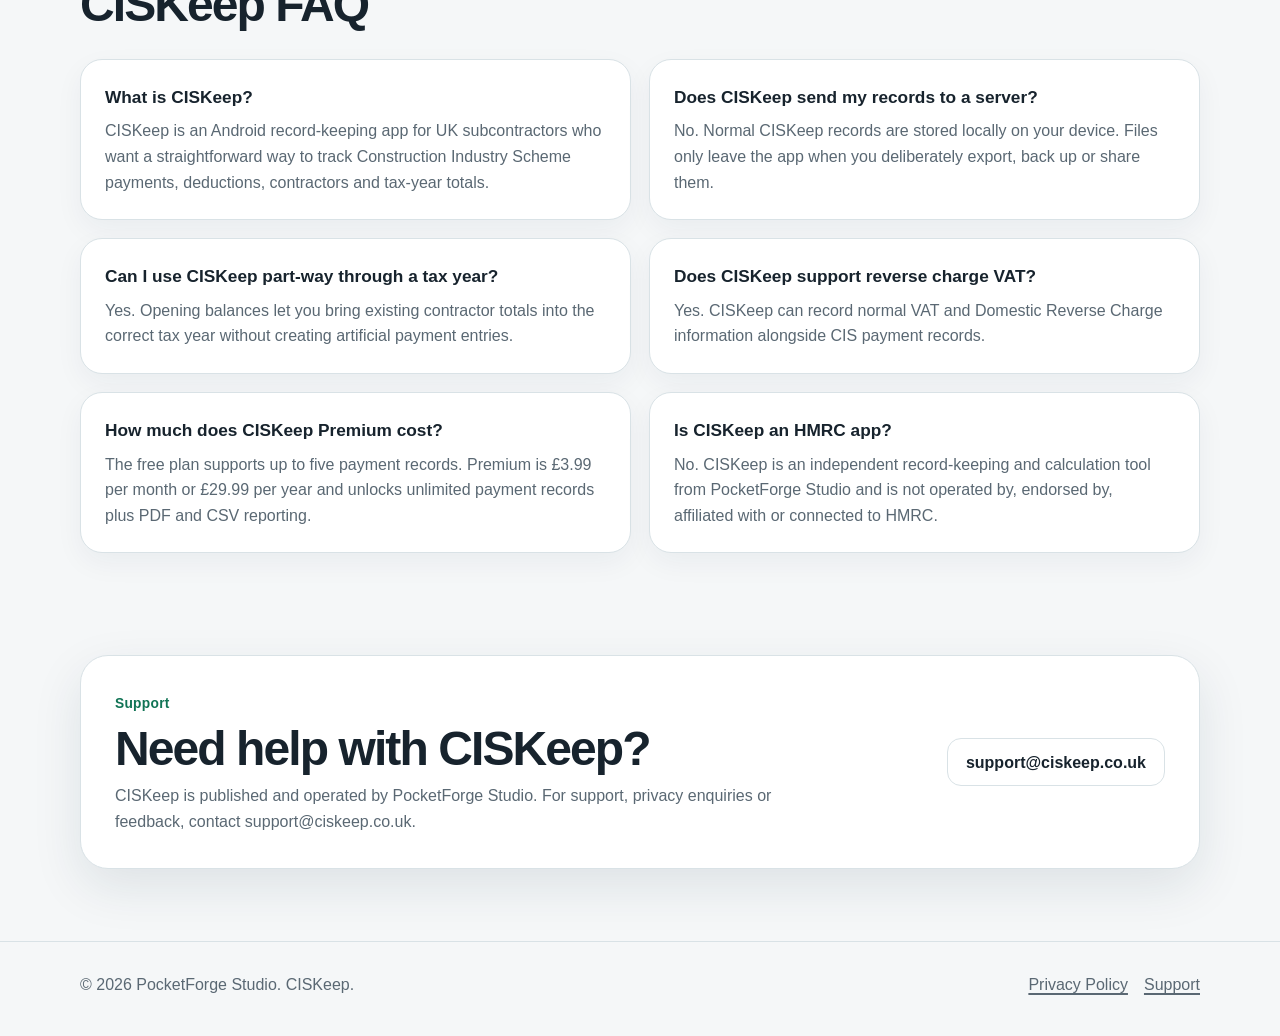
==== commit 9dd2d91e: "Refresh CISKeep features, pricing and SEO" ====
--- a/index.html
+++ b/index.html
@@ -36,14 +36,31 @@
           "@type": "Organization",
           "name": "PocketForge Studio"
         },
-        "offers": {
-          "@type": "Offer",
-          "price": "0",
-          "priceCurrency": "GBP",
-          "description": "Free plan available, with optional CISKeep Premium subscription features."
-        },
+        "offers": [
+          {
+            "@type": "Offer",
+            "name": "CISKeep Free",
+            "price": "0",
+            "priceCurrency": "GBP",
+            "description": "Core CISKeep features with up to five payment records."
+          },
+          {
+            "@type": "Offer",
+            "name": "CISKeep Premium Monthly",
+            "price": "3.99",
+            "priceCurrency": "GBP",
+            "description": "Monthly Premium subscription with unlimited payment records and PDF and CSV reporting."
+          },
+          {
+            "@type": "Offer",
+            "name": "CISKeep Premium Annual",
+            "price": "29.99",
+            "priceCurrency": "GBP",
+            "description": "Annual Premium subscription with unlimited payment records and PDF and CSV reporting."
+          }
+        ],
         "featureList": [
-          "CIS deduction tracking",
+          "CIS deduction tracking and calculations",
           "Contractor records",
           "UK tax-year summaries",
           "Opening balances",
@@ -86,6 +103,14 @@
             "acceptedAnswer": {
               "@type": "Answer",
               "text": "Yes. Opening balances can be recorded for contractors so existing CIS totals can be brought into the correct UK tax year."
+            }
+          },
+          {
+            "@type": "Question",
+            "name": "How much does CISKeep Premium cost?",
+            "acceptedAnswer": {
+              "@type": "Answer",
+              "text": "CISKeep has a free plan with up to five payment records. Premium is £3.99 per month or £29.99 per year and unlocks unlimited payment records plus PDF and CSV reporting."
             }
           }
         ]
@@ -117,7 +142,7 @@
         <div>
           <span class="eyebrow">Android CIS app for UK subcontractors</span>
           <h1>Keep your CIS records clear, organised and ready when you need them.</h1>
-          <p class="lead">CISKeep helps UK subcontractors track Construction Industry Scheme payments, CIS deductions, qualifying costs, contractors, VAT and tax-year totals without relying on spreadsheets or heavyweight accounting software.</p>
+          <p class="lead">CISKeep helps UK subcontractors track Construction Industry Scheme payments, calculate and record CIS deductions, qualifying costs, contractors, VAT and tax-year totals without relying on spreadsheets or heavyweight accounting software.</p>
           <div class="actions">
             <a class="button button-primary" href="#features">See CISKeep features</a>
             <a class="button button-secondary" href="mailto:support@ciskeep.co.uk">Contact support</a>
@@ -149,7 +174,7 @@
         <div class="feature-grid">
           <article class="feature-card">
             <div class="feature-icon">£</div>
-            <h3>Track payments and CIS deductions</h3>
+            <h3>Track and calculate CIS deductions</h3>
             <p>Record labour or other CIS-liable amounts, qualifying costs, deduction rates, expected payment and the amount actually received.</p>
           </article>
 
@@ -210,6 +235,7 @@
           <span class="section-kicker">Free plan + optional Premium</span>
           <h2>Start with the essentials. Unlock more when you need it.</h2>
           <p class="section-intro">The free plan supports up to five payment records so you can try the core CISKeep workflow. CISKeep Premium unlocks unlimited payment records plus PDF and CSV reporting.</p>
+          <p><strong>Premium pricing:</strong> £3.99 per month or £29.99 per year.</p>
         </div>
         <div class="plan-card">
           <div class="plan-label">CISKeep Premium</div>
@@ -220,7 +246,7 @@
             <li>All current CIS, VAT and DRC tools</li>
             <li>Existing records remain accessible if you cancel</li>
           </ul>
-          <p class="small-print">Subscriptions are purchased and managed through Google Play.</p>
+          <p class="small-print">Subscriptions are purchased and managed through Google Play. Pricing shown is for the UK and may be displayed differently by Google Play in other regions.</p>
         </div>
       </div>
     </section>
@@ -259,6 +285,14 @@
             <h3>Does CISKeep support reverse charge VAT?</h3>
             <p>Yes. CISKeep can record normal VAT and Domestic Reverse Charge information alongside CIS payment records.</p>
           </article>
+          <article class="faq-card">
+            <h3>How much does CISKeep Premium cost?</h3>
+            <p>The free plan supports up to five payment records. Premium is £3.99 per month or £29.99 per year and unlocks unlimited payment records plus PDF and CSV reporting.</p>
+          </article>
+          <article class="faq-card">
+            <h3>Is CISKeep an HMRC app?</h3>
+            <p>No. CISKeep is an independent record-keeping and calculation tool from PocketForge Studio and is not operated by, endorsed by, affiliated with or connected to HMRC.</p>
+          </article>
         </div>
       </div>
     </section>
--- a/styles.css
+++ b/styles.css
@@ -1,13 +1,15 @@
 :root {
-  --bg: #f5f7f6;
+  --bg: #f5f7f8;
   --surface: #ffffff;
-  --surface-soft: #edf3f0;
-  --text: #18201d;
-  --muted: #5b6863;
-  --brand: #176b52;
-  --brand-dark: #0f513d;
-  --border: #d8e2de;
-  --shadow: 0 18px 50px rgba(20, 48, 39, 0.10);
+  --surface-soft: #eef4f3;
+  --text: #17232d;
+  --muted: #5a6873;
+  --navy: #123f63;
+  --navy-dark: #0c2e49;
+  --green: #189b72;
+  --green-dark: #117455;
+  --border: #d9e2e6;
+  --shadow: 0 18px 50px rgba(17, 49, 70, 0.10);
   --radius: 22px;
 }
 
@@ -28,13 +30,13 @@
 }
 
 a {
-  color: var(--brand-dark);
+  color: var(--navy);
   text-decoration-thickness: 1.5px;
   text-underline-offset: 3px;
 }
 
 a:hover {
-  color: var(--brand);
+  color: var(--green-dark);
 }
 
 .container {
@@ -47,8 +49,8 @@
   top: 0;
   z-index: 20;
   backdrop-filter: blur(12px);
-  background: rgba(245, 247, 246, 0.88);
-  border-bottom: 1px solid rgba(216, 226, 222, 0.9);
+  background: rgba(245, 247, 248, 0.90);
+  border-bottom: 1px solid rgba(217, 226, 230, 0.92);
 }
 
 .nav {
@@ -70,23 +72,17 @@
   letter-spacing: -0.02em;
 }
 
-.brand-mark {
-  width: 38px;
-  height: 38px;
+.brand-logo {
+  width: 42px;
+  height: 42px;
   border-radius: 12px;
-  display: grid;
-  place-items: center;
-  color: white;
-  background: linear-gradient(145deg, var(--brand), var(--brand-dark));
-  box-shadow: 0 8px 18px rgba(23, 107, 82, 0.22);
-  font-size: 0.92rem;
-  font-weight: 900;
+  box-shadow: 0 8px 18px rgba(18, 63, 99, 0.14);
 }
 
 .nav-links {
   display: flex;
   align-items: center;
-  gap: 22px;
+  gap: 20px;
 }
 
 .nav-links a {
@@ -96,7 +92,7 @@
 }
 
 .nav-links a:hover {
-  color: var(--brand-dark);
+  color: var(--navy);
 }
 
 .hero {
@@ -105,37 +101,42 @@
 
 .hero-grid {
   display: grid;
-  grid-template-columns: 1.2fr 0.8fr;
+  grid-template-columns: 1.18fr 0.82fr;
   align-items: center;
   gap: 48px;
 }
 
+.eyebrow,
+.section-kicker {
+  display: inline-flex;
+  align-items: center;
+  gap: 8px;
+  color: var(--green-dark);
+  font-weight: 800;
+  font-size: 0.86rem;
+  letter-spacing: 0.02em;
+}
+
 .eyebrow {
-  display: inline-flex;
-  align-items: center;
-  gap: 8px;
   padding: 7px 12px;
   border-radius: 999px;
   background: var(--surface-soft);
-  color: var(--brand-dark);
-  font-weight: 750;
-  font-size: 0.88rem;
   border: 1px solid var(--border);
 }
 
 .hero h1 {
   margin: 20px 0 18px;
   max-width: 760px;
-  font-size: clamp(2.6rem, 6vw, 5.1rem);
-  line-height: 0.98;
+  font-size: clamp(2.6rem, 6vw, 5rem);
+  line-height: 0.99;
   letter-spacing: -0.055em;
 }
 
 .hero .lead {
-  max-width: 690px;
+  max-width: 720px;
   margin: 0;
   color: var(--muted);
-  font-size: clamp(1.05rem, 2vw, 1.25rem);
+  font-size: clamp(1.05rem, 2vw, 1.24rem);
 }
 
 .actions {
@@ -158,14 +159,14 @@
 }
 
 .button-primary {
-  background: var(--brand-dark);
+  background: var(--navy);
   color: #fff;
-  box-shadow: 0 10px 24px rgba(15, 81, 61, 0.22);
+  box-shadow: 0 10px 24px rgba(18, 63, 99, 0.20);
 }
 
 .button-primary:hover {
   color: #fff;
-  background: var(--brand);
+  background: var(--navy-dark);
 }
 
 .button-secondary {
@@ -177,17 +178,18 @@
 .product-card {
   border-radius: 32px;
   padding: 28px;
-  color: white;
-  background: linear-gradient(155deg, #1a765a, #0e4434);
+  color: #fff;
+  background: linear-gradient(155deg, var(--navy), var(--navy-dark));
   box-shadow: var(--shadow);
   min-height: 410px;
   display: flex;
   flex-direction: column;
   justify-content: space-between;
+  border: 1px solid rgba(255, 255, 255, 0.08);
 }
 
 .product-card .mini-label {
-  opacity: 0.8;
+  opacity: 0.82;
   text-transform: uppercase;
   letter-spacing: 0.12em;
   font-size: 0.76rem;
@@ -224,15 +226,21 @@
   padding: 72px 0;
 }
 
+.section-soft {
+  background: #eef3f5;
+  border-top: 1px solid var(--border);
+  border-bottom: 1px solid var(--border);
+}
+
 .section h2 {
-  margin: 0 0 14px;
+  margin: 8px 0 14px;
   font-size: clamp(2rem, 4vw, 3rem);
   letter-spacing: -0.04em;
   line-height: 1.06;
 }
 
 .section-intro {
-  max-width: 730px;
+  max-width: 760px;
   color: var(--muted);
   margin: 0 0 34px;
   font-size: 1.05rem;
@@ -244,34 +252,91 @@
   gap: 18px;
 }
 
-.feature-card {
+.feature-card,
+.faq-card,
+.plan-card {
   background: var(--surface);
   border: 1px solid var(--border);
   border-radius: var(--radius);
+  box-shadow: 0 10px 28px rgba(17, 49, 70, 0.05);
+}
+
+.feature-card {
   padding: 24px;
-  box-shadow: 0 10px 28px rgba(20, 48, 39, 0.05);
 }
 
 .feature-icon {
-  width: 44px;
+  min-width: 44px;
+  width: max-content;
   height: 44px;
+  padding: 0 11px;
   border-radius: 13px;
   display: grid;
   place-items: center;
   background: var(--surface-soft);
-  color: var(--brand-dark);
+  color: var(--navy);
   font-weight: 900;
   margin-bottom: 17px;
-}
-
-.feature-card h3 {
+  font-size: 0.86rem;
+}
+
+.feature-card h3,
+.faq-card h3 {
   margin: 0 0 7px;
   font-size: 1.08rem;
 }
 
-.feature-card p {
+.feature-card p,
+.faq-card p {
   margin: 0;
   color: var(--muted);
+}
+
+.split-grid {
+  display: grid;
+  grid-template-columns: 1fr 0.85fr;
+  gap: 34px;
+  align-items: start;
+}
+
+.plan-card {
+  padding: 28px;
+  border-top: 4px solid var(--green);
+}
+
+.plan-label {
+  font-size: 1.35rem;
+  font-weight: 800;
+  color: var(--navy);
+  margin-bottom: 16px;
+}
+
+.check-list {
+  list-style: none;
+  margin: 0;
+  padding: 0;
+  display: grid;
+  gap: 12px;
+}
+
+.check-list li {
+  position: relative;
+  padding-left: 28px;
+}
+
+.check-list li::before {
+  content: "✓";
+  position: absolute;
+  left: 0;
+  top: 0;
+  color: var(--green);
+  font-weight: 900;
+}
+
+.small-print {
+  margin: 18px 0 0;
+  color: var(--muted);
+  font-size: 0.9rem;
 }
 
 .callout {
@@ -293,16 +358,32 @@
 .callout p {
   margin: 0;
   color: var(--muted);
-  max-width: 680px;
+  max-width: 700px;
 }
 
 .notice {
   margin-top: 28px;
   padding: 18px 20px;
   border: 1px solid var(--border);
+  border-left: 4px solid var(--green);
   border-radius: 16px;
   background: var(--surface-soft);
   color: var(--muted);
+}
+
+.faq-grid {
+  display: grid;
+  grid-template-columns: repeat(2, 1fr);
+  gap: 18px;
+  margin-top: 28px;
+}
+
+.faq-card {
+  padding: 24px;
+}
+
+.support-section {
+  padding-top: 30px;
 }
 
 .legal-page {
@@ -334,7 +415,7 @@
 
 .legal-shell p,
 .legal-shell li {
-  color: #34413c;
+  color: #34424c;
 }
 
 .legal-shell ul {
@@ -369,8 +450,9 @@
   color: var(--muted);
 }
 
-@media (max-width: 860px) {
-  .hero-grid {
+@media (max-width: 900px) {
+  .hero-grid,
+  .split-grid {
     grid-template-columns: 1fr;
   }
 
@@ -378,6 +460,13 @@
     min-height: 330px;
   }
 
+  .feature-grid {
+    grid-template-columns: repeat(2, 1fr);
+  }
+}
+
+@media (max-width: 720px) {
+  .faq-grid,
   .feature-grid {
     grid-template-columns: 1fr;
   }
@@ -401,6 +490,10 @@
     min-height: 66px;
   }
 
+  .nav-links {
+    gap: 14px;
+  }
+
   .nav-links a:not(:last-child) {
     display: none;
   }
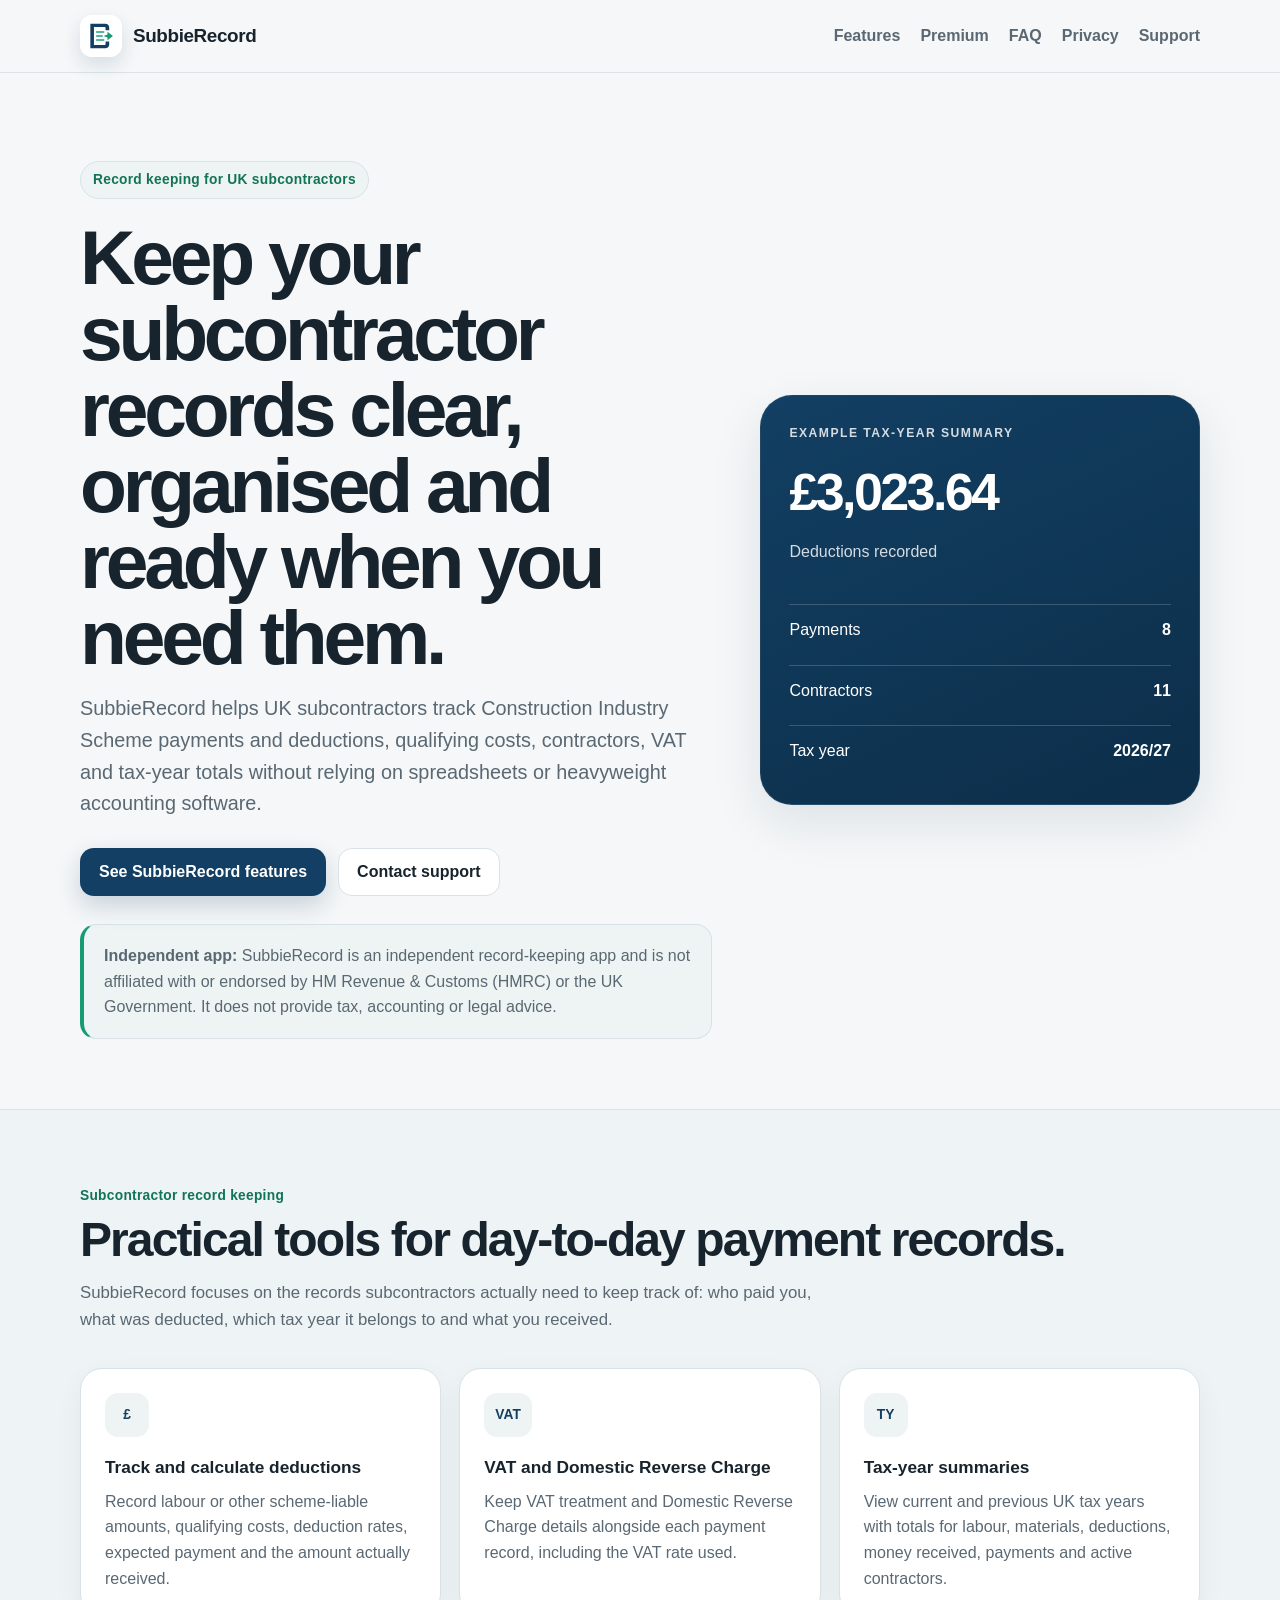
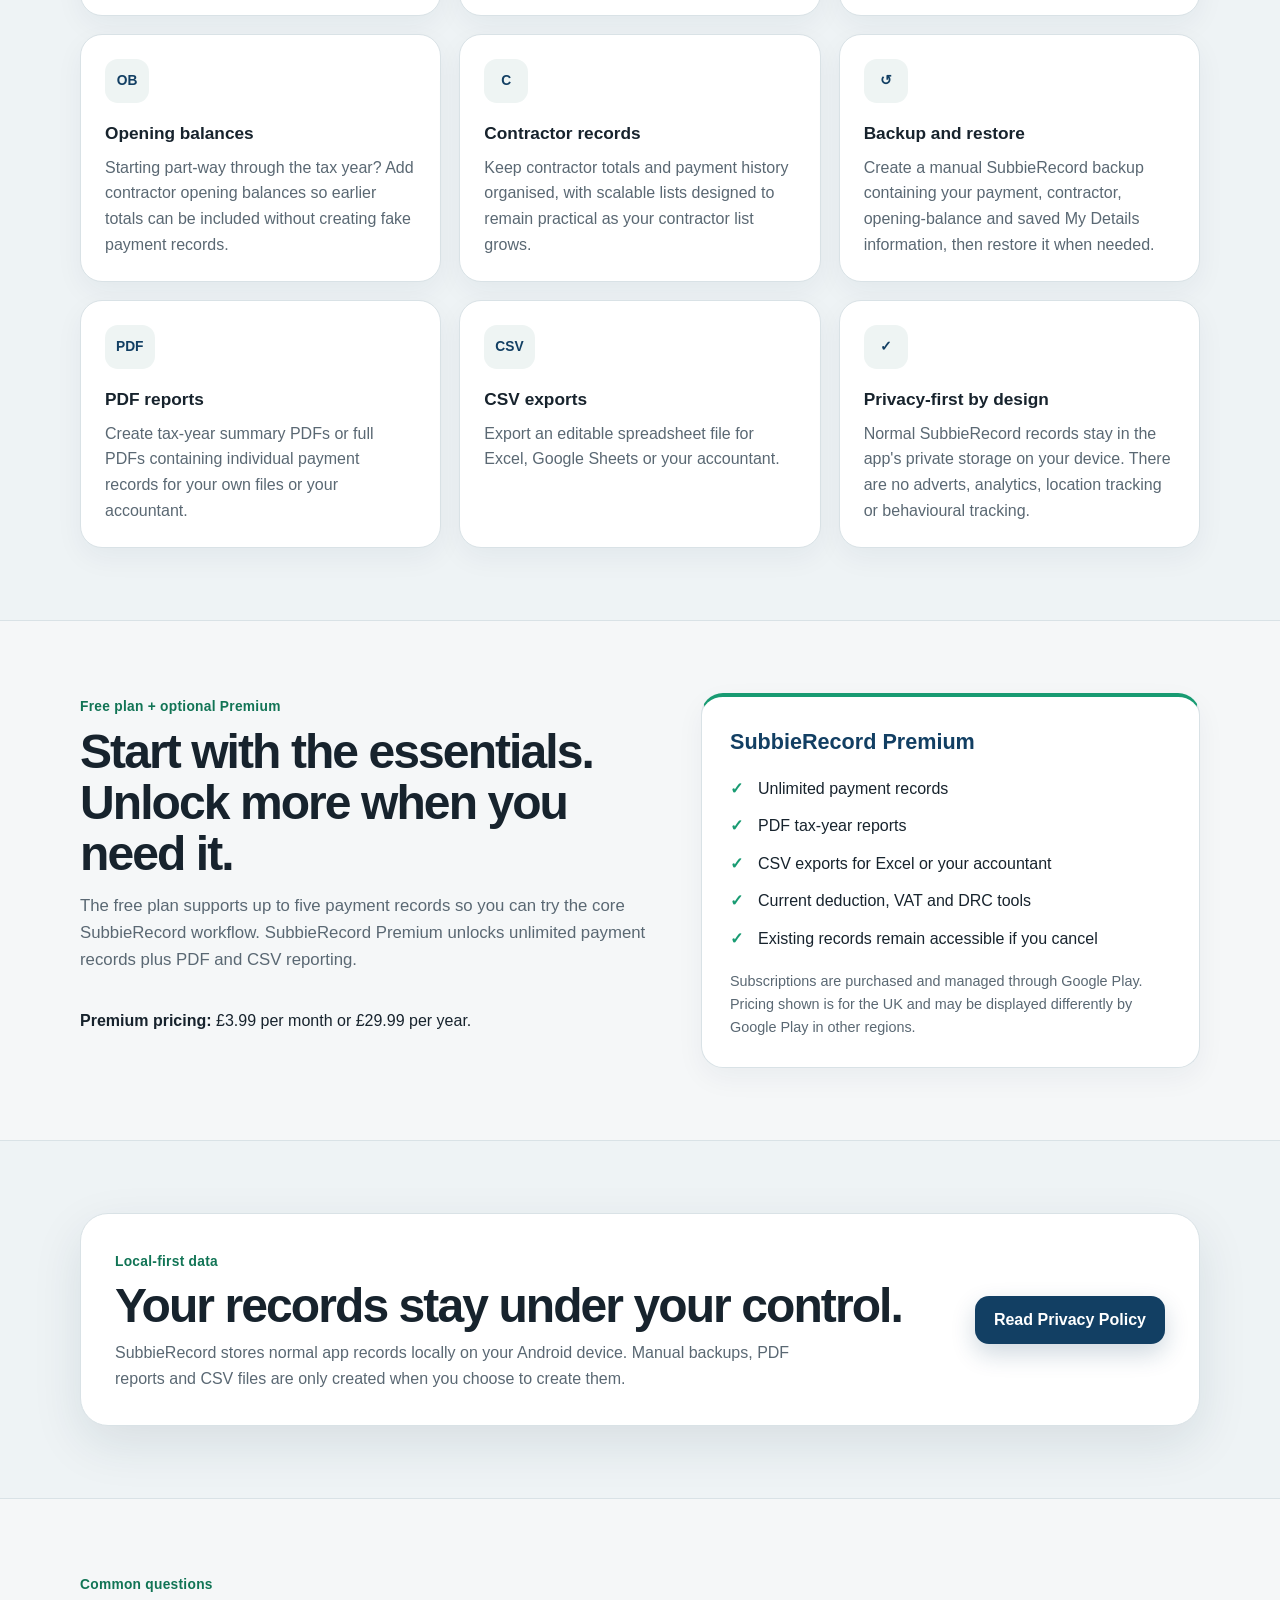
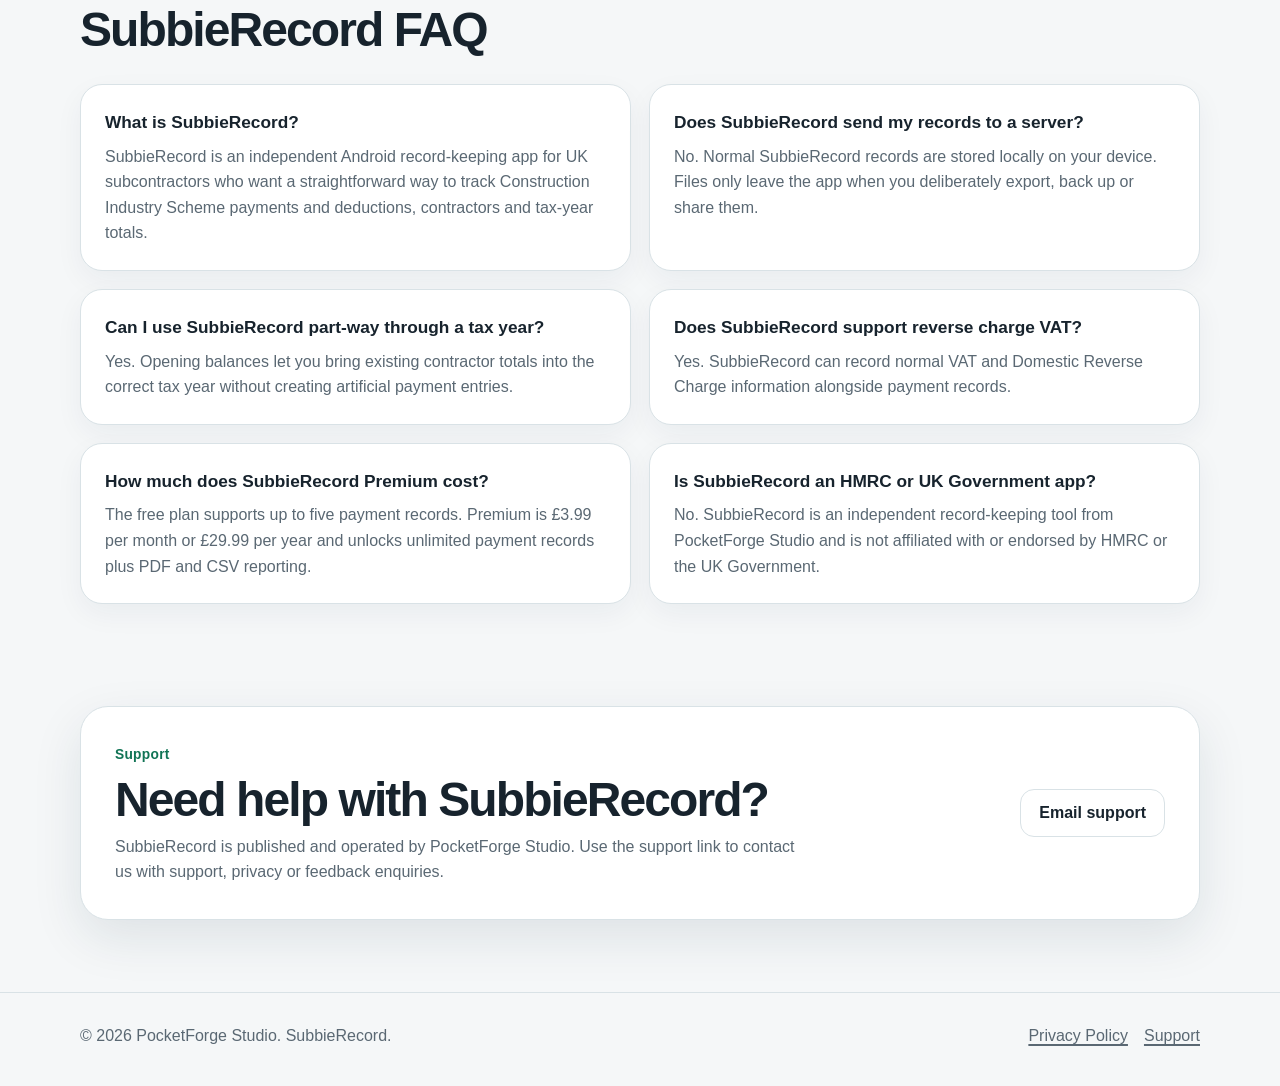
==== commit b5edcf79: "Rebrand website to SubbieRecord" ====
--- a/index.html
+++ b/index.html
@@ -3,8 +3,8 @@
 <head>
   <meta charset="utf-8">
   <meta name="viewport" content="width=device-width, initial-scale=1">
-  <title>CISKeep | CIS record keeping app for UK subcontractors</title>
-  <meta name="description" content="CISKeep is an Android CIS record keeping app for UK subcontractors. Track CIS deductions, payments, contractors, VAT, tax-year summaries, backups and reports.">
+  <title>SubbieRecord | Record keeping for UK subcontractors</title>
+  <meta name="description" content="SubbieRecord is an independent Android record-keeping app for UK subcontractors. Track Construction Industry Scheme payments and deductions, contractors, VAT, tax-year summaries, backups and reports.">
   <meta name="robots" content="index,follow,max-image-preview:large">
   <link rel="canonical" href="https://ciskeep.co.uk/">
   <link rel="icon" href="/logo.svg" type="image/svg+xml">
@@ -12,14 +12,14 @@
 
   <meta property="og:type" content="website">
   <meta property="og:locale" content="en_GB">
-  <meta property="og:site_name" content="CISKeep">
-  <meta property="og:title" content="CISKeep | CIS record keeping app for UK subcontractors">
-  <meta property="og:description" content="Track CIS deductions, payments, contractors, VAT, tax-year totals, backups and reports in one straightforward Android app.">
+  <meta property="og:site_name" content="SubbieRecord">
+  <meta property="og:title" content="SubbieRecord | Record keeping for UK subcontractors">
+  <meta property="og:description" content="Track subcontractor payments, deductions, contractors, VAT, tax-year totals, backups and reports in one straightforward Android app.">
   <meta property="og:url" content="https://ciskeep.co.uk/">
   <meta property="og:image" content="https://ciskeep.co.uk/logo.svg">
   <meta name="twitter:card" content="summary">
-  <meta name="twitter:title" content="CISKeep | CIS record keeping app">
-  <meta name="twitter:description" content="Simple CIS payment, deduction and contractor records for UK subcontractors.">
+  <meta name="twitter:title" content="SubbieRecord | Subcontractor record keeping app">
+  <meta name="twitter:description" content="Simple payment, deduction and contractor records for UK subcontractors.">
 
   <script type="application/ld+json">
   {
@@ -27,11 +27,11 @@
     "@graph": [
       {
         "@type": "SoftwareApplication",
-        "name": "CISKeep",
+        "name": "SubbieRecord",
         "url": "https://ciskeep.co.uk/",
         "applicationCategory": "BusinessApplication",
         "operatingSystem": "Android",
-        "description": "CISKeep helps UK subcontractors track Construction Industry Scheme deductions, payments, contractors, VAT and tax-year records.",
+        "description": "SubbieRecord helps UK subcontractors track Construction Industry Scheme payments and deductions, contractors, VAT and tax-year records.",
         "publisher": {
           "@type": "Organization",
           "name": "PocketForge Studio"
@@ -39,28 +39,28 @@
         "offers": [
           {
             "@type": "Offer",
-            "name": "CISKeep Free",
+            "name": "SubbieRecord Free",
             "price": "0",
             "priceCurrency": "GBP",
-            "description": "Core CISKeep features with up to five payment records."
+            "description": "Core SubbieRecord features with up to five payment records."
           },
           {
             "@type": "Offer",
-            "name": "CISKeep Premium Monthly",
+            "name": "SubbieRecord Premium Monthly",
             "price": "3.99",
             "priceCurrency": "GBP",
             "description": "Monthly Premium subscription with unlimited payment records and PDF and CSV reporting."
           },
           {
             "@type": "Offer",
-            "name": "CISKeep Premium Annual",
+            "name": "SubbieRecord Premium Annual",
             "price": "29.99",
             "priceCurrency": "GBP",
             "description": "Annual Premium subscription with unlimited payment records and PDF and CSV reporting."
           }
         ],
         "featureList": [
-          "CIS deduction tracking and calculations",
+          "Construction Industry Scheme deduction tracking and calculations",
           "Contractor records",
           "UK tax-year summaries",
           "Opening balances",
@@ -75,42 +75,42 @@
         "mainEntity": [
           {
             "@type": "Question",
-            "name": "What is CISKeep?",
-            "acceptedAnswer": {
-              "@type": "Answer",
-              "text": "CISKeep is an Android record-keeping app for UK subcontractors who want a straightforward way to track Construction Industry Scheme payments, deductions, contractors and tax-year totals."
-            }
-          },
-          {
-            "@type": "Question",
-            "name": "Does CISKeep send my CIS records to a server?",
-            "acceptedAnswer": {
-              "@type": "Answer",
-              "text": "No. Normal CISKeep records are stored locally on your Android device. Backups, PDFs and CSV files are only created when you choose to create or export them."
-            }
-          },
-          {
-            "@type": "Question",
-            "name": "Can CISKeep handle VAT and Domestic Reverse Charge records?",
-            "acceptedAnswer": {
-              "@type": "Answer",
-              "text": "Yes. CISKeep can record VAT treatment, VAT rates and Domestic Reverse Charge information alongside CIS payment records."
-            }
-          },
-          {
-            "@type": "Question",
-            "name": "Can I start using CISKeep part-way through a tax year?",
-            "acceptedAnswer": {
-              "@type": "Answer",
-              "text": "Yes. Opening balances can be recorded for contractors so existing CIS totals can be brought into the correct UK tax year."
-            }
-          },
-          {
-            "@type": "Question",
-            "name": "How much does CISKeep Premium cost?",
-            "acceptedAnswer": {
-              "@type": "Answer",
-              "text": "CISKeep has a free plan with up to five payment records. Premium is £3.99 per month or £29.99 per year and unlocks unlimited payment records plus PDF and CSV reporting."
+            "name": "What is SubbieRecord?",
+            "acceptedAnswer": {
+              "@type": "Answer",
+              "text": "SubbieRecord is an independent Android record-keeping app for UK subcontractors who want a straightforward way to track Construction Industry Scheme payments and deductions, contractors and tax-year totals."
+            }
+          },
+          {
+            "@type": "Question",
+            "name": "Does SubbieRecord send my records to a server?",
+            "acceptedAnswer": {
+              "@type": "Answer",
+              "text": "No. Normal SubbieRecord records are stored locally on your Android device. Backups, PDFs and CSV files are only created when you choose to create or export them."
+            }
+          },
+          {
+            "@type": "Question",
+            "name": "Can SubbieRecord handle VAT and Domestic Reverse Charge records?",
+            "acceptedAnswer": {
+              "@type": "Answer",
+              "text": "Yes. SubbieRecord can record VAT treatment, VAT rates and Domestic Reverse Charge information alongside payment records."
+            }
+          },
+          {
+            "@type": "Question",
+            "name": "Can I start using SubbieRecord part-way through a tax year?",
+            "acceptedAnswer": {
+              "@type": "Answer",
+              "text": "Yes. Opening balances can be recorded for contractors so existing totals can be brought into the correct UK tax year."
+            }
+          },
+          {
+            "@type": "Question",
+            "name": "How much does SubbieRecord Premium cost?",
+            "acceptedAnswer": {
+              "@type": "Answer",
+              "text": "SubbieRecord has a free plan with up to five payment records. Premium is £3.99 per month or £29.99 per year and unlocks unlimited payment records plus PDF and CSV reporting."
             }
           }
         ]
@@ -122,9 +122,9 @@
 <body>
   <header class="site-header">
     <div class="container nav">
-      <a class="brand" href="/" aria-label="CISKeep home">
+      <a class="brand" href="/" aria-label="SubbieRecord home">
         <img class="brand-logo" src="/logo.svg" alt="" width="42" height="42">
-        <span>CISKeep</span>
+        <span>SubbieRecord</span>
       </a>
       <nav class="nav-links" aria-label="Primary navigation">
         <a href="#features">Features</a>
@@ -140,21 +140,21 @@
     <section class="hero">
       <div class="container hero-grid">
         <div>
-          <span class="eyebrow">Android CIS app for UK subcontractors</span>
-          <h1>Keep your CIS records clear, organised and ready when you need them.</h1>
-          <p class="lead">CISKeep helps UK subcontractors track Construction Industry Scheme payments, calculate and record CIS deductions, qualifying costs, contractors, VAT and tax-year totals without relying on spreadsheets or heavyweight accounting software.</p>
+          <span class="eyebrow">Record keeping for UK subcontractors</span>
+          <h1>Keep your subcontractor records clear, organised and ready when you need them.</h1>
+          <p class="lead">SubbieRecord helps UK subcontractors track Construction Industry Scheme payments and deductions, qualifying costs, contractors, VAT and tax-year totals without relying on spreadsheets or heavyweight accounting software.</p>
           <div class="actions">
-            <a class="button button-primary" href="#features">See CISKeep features</a>
+            <a class="button button-primary" href="#features">See SubbieRecord features</a>
             <a class="button button-secondary" href="mailto:support@ciskeep.co.uk">Contact support</a>
           </div>
-          <div class="notice"><strong>Independent app:</strong> CISKeep is a record-keeping and calculation tool. It is not operated by, endorsed by, affiliated with or connected to HM Revenue &amp; Customs (HMRC), and it does not provide tax, accounting or legal advice.</div>
-        </div>
-
-        <aside class="product-card" aria-label="Example CISKeep tax-year summary">
+          <div class="notice"><strong>Independent app:</strong> SubbieRecord is an independent record-keeping app and is not affiliated with or endorsed by HM Revenue &amp; Customs (HMRC) or the UK Government. It does not provide tax, accounting or legal advice.</div>
+        </div>
+
+        <aside class="product-card" aria-label="Example SubbieRecord tax-year summary">
           <div>
             <div class="mini-label">Example tax-year summary</div>
             <div class="figure">£3,023.64</div>
-            <p class="card-note">CIS deducted</p>
+            <p class="card-note">Deductions recorded</p>
           </div>
           <div class="rows">
             <div class="row"><span>Payments</span><strong>8</strong></div>
@@ -167,15 +167,15 @@
 
     <section class="section section-soft" id="features">
       <div class="container">
-        <span class="section-kicker">CIS record keeping</span>
-        <h2>Practical tools for day-to-day CIS records.</h2>
-        <p class="section-intro">CISKeep focuses on the records subcontractors actually need to keep track of: who paid you, what was deducted, which tax year it belongs to and what you received.</p>
+        <span class="section-kicker">Subcontractor record keeping</span>
+        <h2>Practical tools for day-to-day payment records.</h2>
+        <p class="section-intro">SubbieRecord focuses on the records subcontractors actually need to keep track of: who paid you, what was deducted, which tax year it belongs to and what you received.</p>
 
         <div class="feature-grid">
           <article class="feature-card">
             <div class="feature-icon">£</div>
-            <h3>Track and calculate CIS deductions</h3>
-            <p>Record labour or other CIS-liable amounts, qualifying costs, deduction rates, expected payment and the amount actually received.</p>
+            <h3>Track and calculate deductions</h3>
+            <p>Record labour or other scheme-liable amounts, qualifying costs, deduction rates, expected payment and the amount actually received.</p>
           </article>
 
           <article class="feature-card">
@@ -187,13 +187,13 @@
           <article class="feature-card">
             <div class="feature-icon">TY</div>
             <h3>Tax-year summaries</h3>
-            <p>View current and previous UK tax years with totals for labour, materials, CIS deducted, money received, payments and active contractors.</p>
+            <p>View current and previous UK tax years with totals for labour, materials, deductions, money received, payments and active contractors.</p>
           </article>
 
           <article class="feature-card">
             <div class="feature-icon">OB</div>
             <h3>Opening balances</h3>
-            <p>Starting part-way through the tax year? Add contractor opening balances so earlier CIS totals can be included without creating fake payment records.</p>
+            <p>Starting part-way through the tax year? Add contractor opening balances so earlier totals can be included without creating fake payment records.</p>
           </article>
 
           <article class="feature-card">
@@ -205,7 +205,7 @@
           <article class="feature-card">
             <div class="feature-icon">↺</div>
             <h3>Backup and restore</h3>
-            <p>Create a manual CISKeep backup containing your payment, contractor, opening-balance and saved My Details information, then restore it when needed.</p>
+            <p>Create a manual SubbieRecord backup containing your payment, contractor, opening-balance and saved My Details information, then restore it when needed.</p>
           </article>
 
           <article class="feature-card">
@@ -223,7 +223,7 @@
           <article class="feature-card">
             <div class="feature-icon">✓</div>
             <h3>Privacy-first by design</h3>
-            <p>Normal CISKeep records stay in the app's private storage on your device. There are no adverts, analytics, location tracking or behavioural tracking.</p>
+            <p>Normal SubbieRecord records stay in the app's private storage on your device. There are no adverts, analytics, location tracking or behavioural tracking.</p>
           </article>
         </div>
       </div>
@@ -234,16 +234,16 @@
         <div>
           <span class="section-kicker">Free plan + optional Premium</span>
           <h2>Start with the essentials. Unlock more when you need it.</h2>
-          <p class="section-intro">The free plan supports up to five payment records so you can try the core CISKeep workflow. CISKeep Premium unlocks unlimited payment records plus PDF and CSV reporting.</p>
+          <p class="section-intro">The free plan supports up to five payment records so you can try the core SubbieRecord workflow. SubbieRecord Premium unlocks unlimited payment records plus PDF and CSV reporting.</p>
           <p><strong>Premium pricing:</strong> £3.99 per month or £29.99 per year.</p>
         </div>
         <div class="plan-card">
-          <div class="plan-label">CISKeep Premium</div>
+          <div class="plan-label">SubbieRecord Premium</div>
           <ul class="check-list">
             <li>Unlimited payment records</li>
             <li>PDF tax-year reports</li>
             <li>CSV exports for Excel or your accountant</li>
-            <li>All current CIS, VAT and DRC tools</li>
+            <li>Current deduction, VAT and DRC tools</li>
             <li>Existing records remain accessible if you cancel</li>
           </ul>
           <p class="small-print">Subscriptions are purchased and managed through Google Play. Pricing shown is for the UK and may be displayed differently by Google Play in other regions.</p>
@@ -256,8 +256,8 @@
         <div class="callout">
           <div>
             <span class="section-kicker">Local-first data</span>
-            <h2>Your CIS records stay under your control.</h2>
-            <p>CISKeep stores normal app records locally on your Android device. Manual backups, PDF reports and CSV files are only created when you choose to create them.</p>
+            <h2>Your records stay under your control.</h2>
+            <p>SubbieRecord stores normal app records locally on your Android device. Manual backups, PDF reports and CSV files are only created when you choose to create them.</p>
           </div>
           <a class="button button-primary" href="privacy/">Read Privacy Policy</a>
         </div>
@@ -267,31 +267,31 @@
     <section class="section" id="faq">
       <div class="container">
         <span class="section-kicker">Common questions</span>
-        <h2>CISKeep FAQ</h2>
+        <h2>SubbieRecord FAQ</h2>
         <div class="faq-grid">
           <article class="faq-card">
-            <h3>What is CISKeep?</h3>
-            <p>CISKeep is an Android record-keeping app for UK subcontractors who want a straightforward way to track Construction Industry Scheme payments, deductions, contractors and tax-year totals.</p>
-          </article>
-          <article class="faq-card">
-            <h3>Does CISKeep send my records to a server?</h3>
-            <p>No. Normal CISKeep records are stored locally on your device. Files only leave the app when you deliberately export, back up or share them.</p>
-          </article>
-          <article class="faq-card">
-            <h3>Can I use CISKeep part-way through a tax year?</h3>
+            <h3>What is SubbieRecord?</h3>
+            <p>SubbieRecord is an independent Android record-keeping app for UK subcontractors who want a straightforward way to track Construction Industry Scheme payments and deductions, contractors and tax-year totals.</p>
+          </article>
+          <article class="faq-card">
+            <h3>Does SubbieRecord send my records to a server?</h3>
+            <p>No. Normal SubbieRecord records are stored locally on your device. Files only leave the app when you deliberately export, back up or share them.</p>
+          </article>
+          <article class="faq-card">
+            <h3>Can I use SubbieRecord part-way through a tax year?</h3>
             <p>Yes. Opening balances let you bring existing contractor totals into the correct tax year without creating artificial payment entries.</p>
           </article>
           <article class="faq-card">
-            <h3>Does CISKeep support reverse charge VAT?</h3>
-            <p>Yes. CISKeep can record normal VAT and Domestic Reverse Charge information alongside CIS payment records.</p>
-          </article>
-          <article class="faq-card">
-            <h3>How much does CISKeep Premium cost?</h3>
+            <h3>Does SubbieRecord support reverse charge VAT?</h3>
+            <p>Yes. SubbieRecord can record normal VAT and Domestic Reverse Charge information alongside payment records.</p>
+          </article>
+          <article class="faq-card">
+            <h3>How much does SubbieRecord Premium cost?</h3>
             <p>The free plan supports up to five payment records. Premium is £3.99 per month or £29.99 per year and unlocks unlimited payment records plus PDF and CSV reporting.</p>
           </article>
           <article class="faq-card">
-            <h3>Is CISKeep an HMRC app?</h3>
-            <p>No. CISKeep is an independent record-keeping and calculation tool from PocketForge Studio and is not operated by, endorsed by, affiliated with or connected to HMRC.</p>
+            <h3>Is SubbieRecord an HMRC or UK Government app?</h3>
+            <p>No. SubbieRecord is an independent record-keeping tool from PocketForge Studio and is not affiliated with or endorsed by HMRC or the UK Government.</p>
           </article>
         </div>
       </div>
@@ -302,10 +302,10 @@
         <div class="callout">
           <div>
             <span class="section-kicker">Support</span>
-            <h2>Need help with CISKeep?</h2>
-            <p>CISKeep is published and operated by PocketForge Studio. For support, privacy enquiries or feedback, contact support@ciskeep.co.uk.</p>
-          </div>
-          <a class="button button-secondary" href="mailto:support@ciskeep.co.uk">support@ciskeep.co.uk</a>
+            <h2>Need help with SubbieRecord?</h2>
+            <p>SubbieRecord is published and operated by PocketForge Studio. Use the support link to contact us with support, privacy or feedback enquiries.</p>
+          </div>
+          <a class="button button-secondary" href="mailto:support@ciskeep.co.uk">Email support</a>
         </div>
       </div>
     </section>
@@ -313,7 +313,7 @@
 
   <footer class="site-footer">
     <div class="container footer-row">
-      <div>© 2026 PocketForge Studio. CISKeep.</div>
+      <div>© 2026 PocketForge Studio. SubbieRecord.</div>
       <div class="footer-links">
         <a href="privacy/">Privacy Policy</a>
         <a href="mailto:support@ciskeep.co.uk">Support</a>
